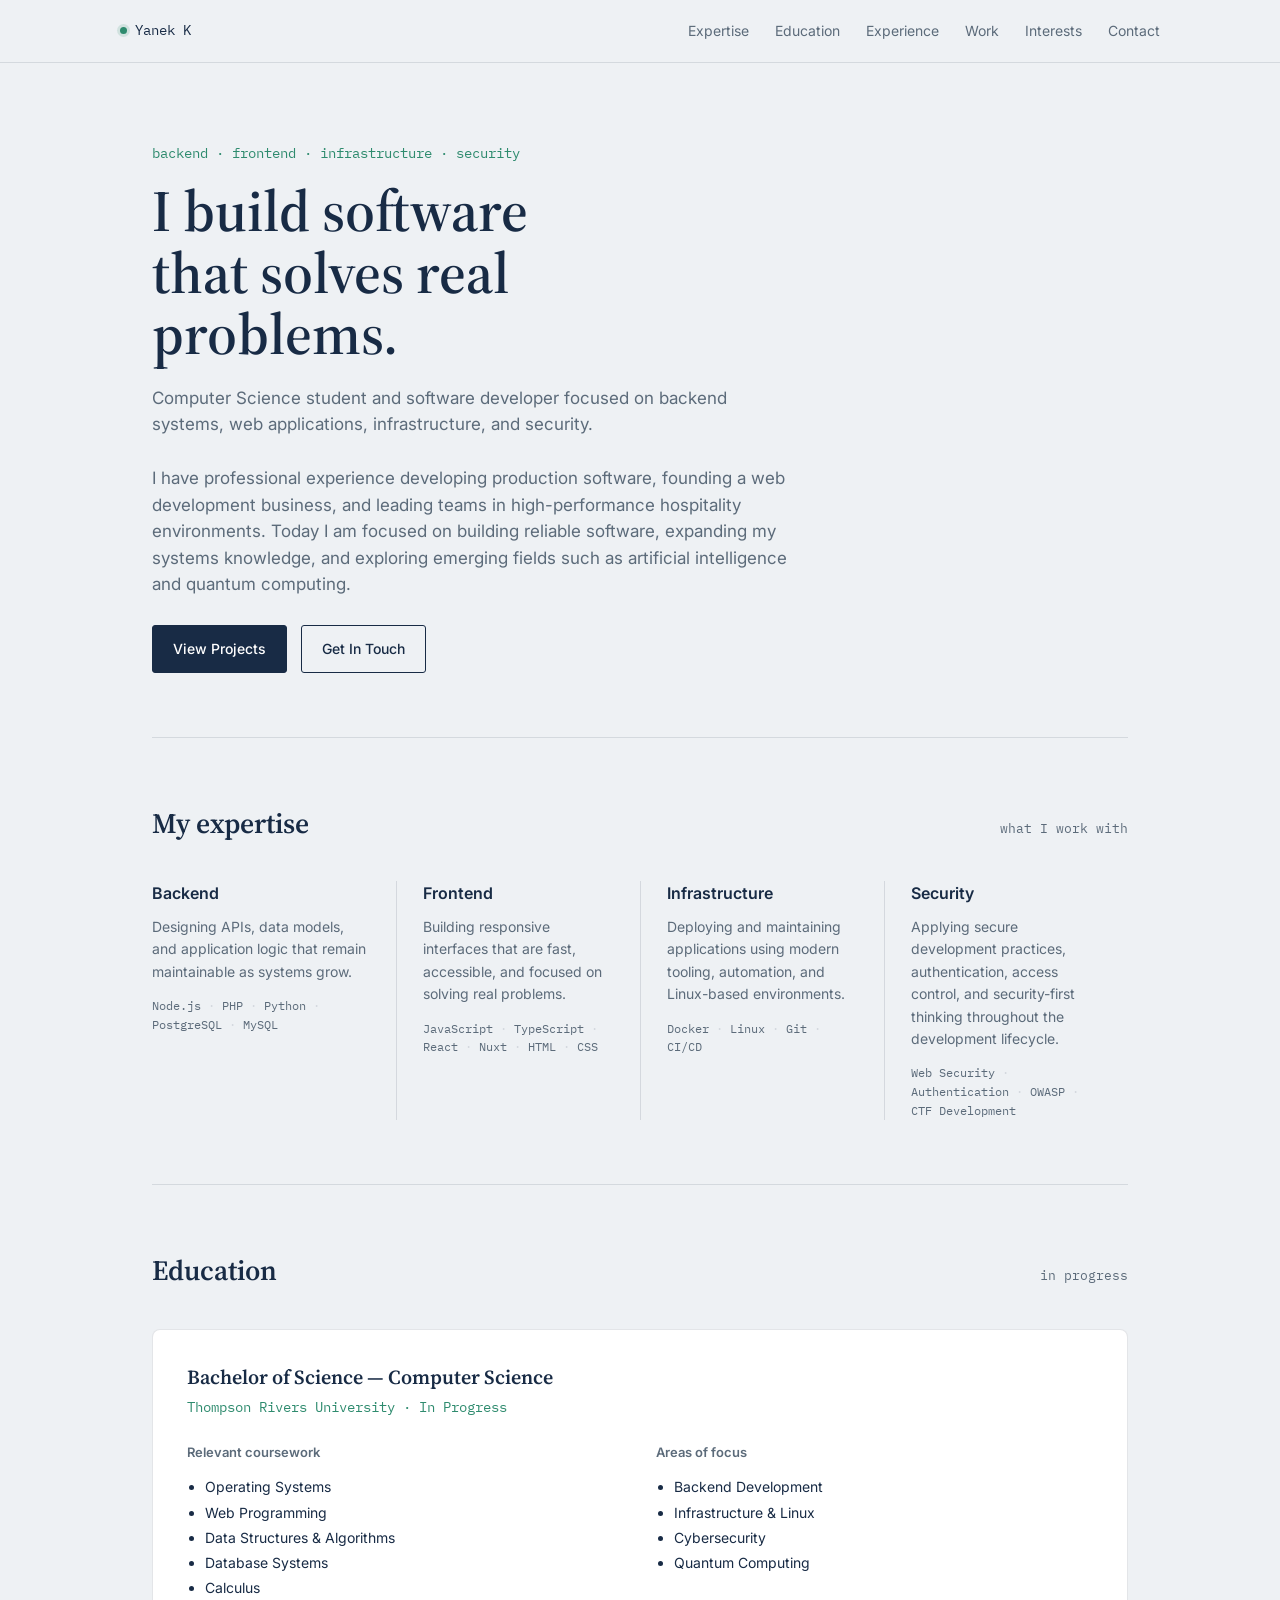
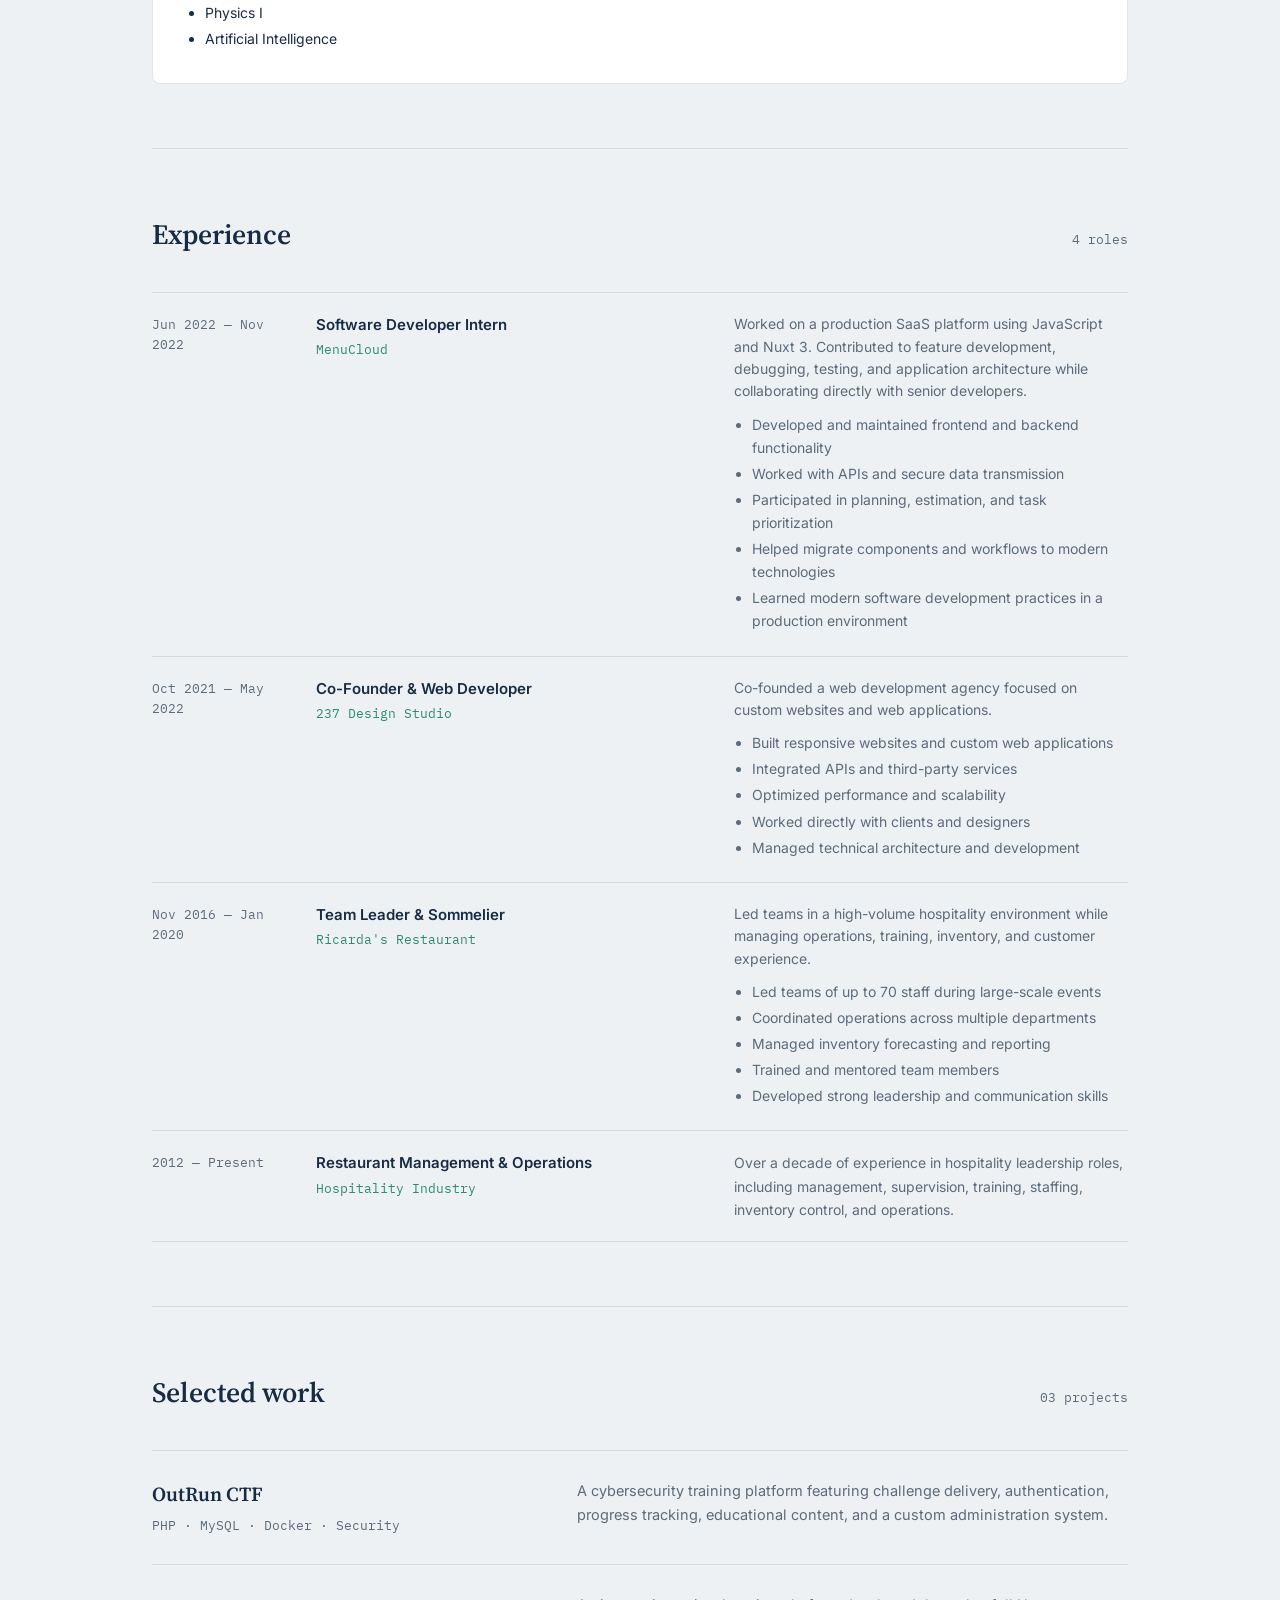
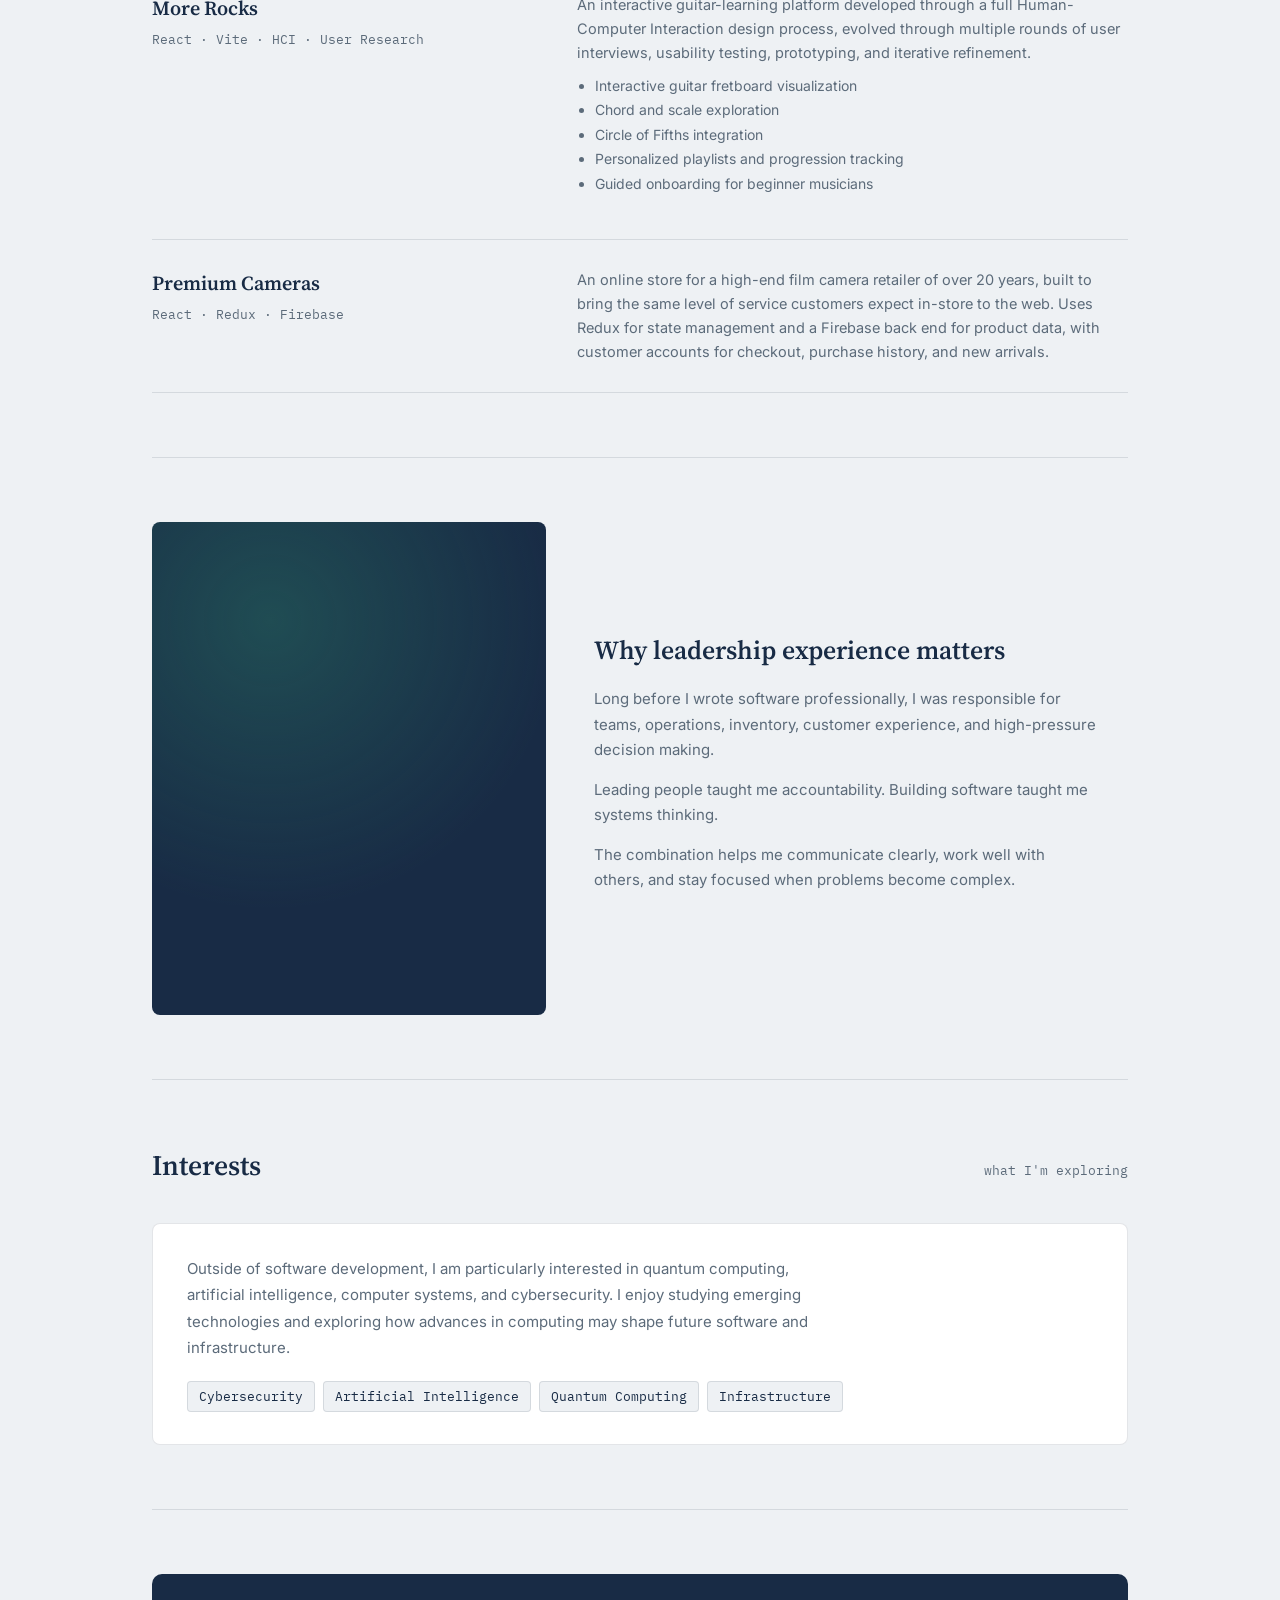
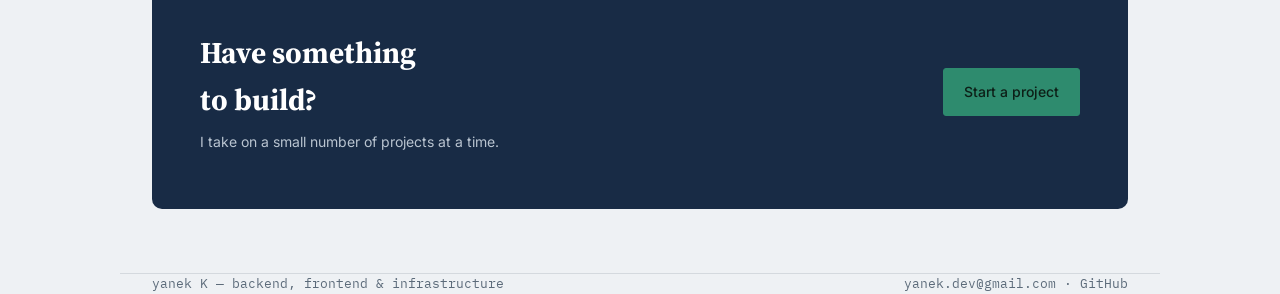
==== index.html @ c9574160 "first commit" ====
<!DOCTYPE html>
<html lang="en">
<head>
<meta charset="UTF-8">
<meta name="viewport" content="width=device-width, initial-scale=1.0">
<title>Yanek K — Backend &amp; Systems Developer</title>
<link rel="stylesheet" href="styles.css">
</head>
<body>

<header class="site">
  <div class="wrap nav-row">
    <div class="nav-mark"><span class="dot"></span>Yanek K</div>
    <nav class="links">
      <a href="#expertise">Expertise</a>
      <a href="#education">Education</a>
      <a href="#experience">Experience</a>
      <a href="#work">Work</a>
      <a href="#interests">Interests</a>
      <a href="#contact">Contact</a>
    </nav>
  </div>
</header>

<main class="wrap">

  <!-- HERO -->
  <section class="hero" style="border-top:none;">
    <p class="role">backend · frontend · infrastructure · security</p>
    <h1>I build software that solves real problems.</h1>
    <p class="lede">Computer Science student and software developer focused on backend systems, web applications, infrastructure, and security.</p>
    <p class="lede">I have professional experience developing production software, founding a web development business, and leading teams in high-performance hospitality environments. Today I am focused on building reliable software, expanding my systems knowledge, and exploring emerging fields such as artificial intelligence and quantum computing.</p>
    <div class="actions">
      <a class="btn primary" href="#work">View Projects</a>
      <a class="btn ghost" href="#contact">Get In Touch</a>
    </div>
  </section>

  <!-- EXPERTISE -->
  <section id="expertise">
    <div class="section-head">
      <h2>My expertise</h2>
      <span class="tag">what I work with</span>
    </div>
    <div class="expertise-grid">
      <div class="expertise-cell">
        <h3>Backend</h3>
        <p>Designing APIs, data models, and application logic that remain maintainable as systems grow.</p>
        <div class="tags">
          <span class="tag-pill">Node.js</span>
          <span class="tag-pill">PHP</span>
          <span class="tag-pill">Python</span>
          <span class="tag-pill">PostgreSQL</span>
          <span class="tag-pill">MySQL</span>
        </div>
      </div>
      <div class="expertise-cell">
        <h3>Frontend</h3>
        <p>Building responsive interfaces that are fast, accessible, and focused on solving real problems.</p>
        <div class="tags">
          <span class="tag-pill">JavaScript</span>
          <span class="tag-pill">TypeScript</span>
          <span class="tag-pill">React</span>
          <span class="tag-pill">Nuxt</span>
          <span class="tag-pill">HTML</span>
          <span class="tag-pill">CSS</span>
        </div>
      </div>
      <div class="expertise-cell">
        <h3>Infrastructure</h3>
        <p>Deploying and maintaining applications using modern tooling, automation, and Linux-based environments.</p>
        <div class="tags">
          <span class="tag-pill">Docker</span>
          <span class="tag-pill">Linux</span>
          <span class="tag-pill">Git</span>
          <span class="tag-pill">CI/CD</span>
        </div>
      </div>
      <div class="expertise-cell">
        <h3>Security</h3>
        <p>Applying secure development practices, authentication, access control, and security-first thinking throughout the development lifecycle.</p>
        <div class="tags">
          <span class="tag-pill">Web Security</span>
          <span class="tag-pill">Authentication</span>
          <span class="tag-pill">OWASP</span>
          <span class="tag-pill">CTF Development</span>
        </div>
      </div>
    </div>
  </section>

  <!-- EDUCATION -->
  <section id="education">
    <div class="section-head">
      <h2>Education</h2>
      <span class="tag">in progress</span>
    </div>
    <div class="edu-card">
      <p class="degree">Bachelor of Science — Computer Science</p>
      <p class="school">Thompson Rivers University · In Progress</p>
      <div class="edu-cols">
        <div>
          <h4>Relevant coursework</h4>
          <ul>
            <li>Operating Systems</li>
            <li>Web Programming</li>
            <li>Data Structures &amp; Algorithms</li>
            <li>Database Systems</li>
            <li>Calculus</li>
            <li>Physics I</li>
            <li>Artificial Intelligence</li>
          </ul>
        </div>
        <div>
          <h4>Areas of focus</h4>
          <ul>
            <li>Backend Development</li>
            <li>Infrastructure &amp; Linux</li>
            <li>Cybersecurity</li>
            <li>Quantum Computing</li>
          </ul>
        </div>
      </div>
    </div>
  </section>

  <!-- WHERE I HAVE WORKED -->
  <section id="experience">
    <div class="section-head">
      <h2>Experience</h2>
      <span class="tag">4 roles</span>
    </div>
    <div class="work-table">
      <div class="work-row">
        <div class="period">Jun 2022 — Nov 2022</div>
        <div>
          <p class="role">Software Developer Intern</p>
          <p class="org">MenuCloud</p>
        </div>
        <div>
          <p class="desc">Worked on a production SaaS platform using JavaScript and Nuxt 3. Contributed to feature development, debugging, testing, and application architecture while collaborating directly with senior developers.</p>
          <ul class="bullets">
            <li>Developed and maintained frontend and backend functionality</li>
            <li>Worked with APIs and secure data transmission</li>
            <li>Participated in planning, estimation, and task prioritization</li>
            <li>Helped migrate components and workflows to modern technologies</li>
            <li>Learned modern software development practices in a production environment</li>
          </ul>
        </div>
      </div>
      <div class="work-row">
        <div class="period">Oct 2021 — May 2022</div>
        <div>
          <p class="role">Co-Founder &amp; Web Developer</p>
          <p class="org">237 Design Studio</p>
        </div>
        <div>
          <p class="desc">Co-founded a web development agency focused on custom websites and web applications.</p>
          <ul class="bullets">
            <li>Built responsive websites and custom web applications</li>
            <li>Integrated APIs and third-party services</li>
            <li>Optimized performance and scalability</li>
            <li>Worked directly with clients and designers</li>
            <li>Managed technical architecture and development</li>
          </ul>
        </div>
      </div>
      <div class="work-row">
        <div class="period">Nov 2016 — Jan 2020</div>
        <div>
          <p class="role">Team Leader &amp; Sommelier</p>
          <p class="org">Ricarda's Restaurant</p>
        </div>
        <div>
          <p class="desc">Led teams in a high-volume hospitality environment while managing operations, training, inventory, and customer experience.</p>
          <ul class="bullets">
            <li>Led teams of up to 70 staff during large-scale events</li>
            <li>Coordinated operations across multiple departments</li>
            <li>Managed inventory forecasting and reporting</li>
            <li>Trained and mentored team members</li>
            <li>Developed strong leadership and communication skills</li>
          </ul>
        </div>
      </div>
      <div class="work-row">
        <div class="period">2012 — Present</div>
        <div>
          <p class="role">Restaurant Management &amp; Operations</p>
          <p class="org">Hospitality Industry</p>
        </div>
        <p class="closing">Over a decade of experience in hospitality leadership roles, including management, supervision, training, staffing, inventory control, and operations.</p>
      </div>
    </div>
  </section>

  <!-- SELECTED WORK -->
  <section id="work">
    <div class="section-head">
      <h2>Selected work</h2>
      <span class="tag">03 projects</span>
    </div>
    <div class="selected-list">
      <a class="selected-row" href="#">
        <div>
          <h3>OutRun CTF</h3>
          <p class="stack-line">PHP · MySQL · Docker · Security</p>
        </div>
        <p class="desc">A cybersecurity training platform featuring challenge delivery, authentication, progress tracking, educational content, and a custom administration system.</p>
      </a>
      <a class="selected-row" href="#">
        <div>
          <h3>More Rocks</h3>
          <p class="stack-line">React · Vite · HCI · User Research</p>
        </div>
        <div>
          <p class="desc">An interactive guitar-learning platform developed through a full Human-Computer Interaction design process, evolved through multiple rounds of user interviews, usability testing, prototyping, and iterative refinement.</p>
          <ul class="bullets" style="margin-top:10px;">
            <li>Interactive guitar fretboard visualization</li>
            <li>Chord and scale exploration</li>
            <li>Circle of Fifths integration</li>
            <li>Personalized playlists and progression tracking</li>
            <li>Guided onboarding for beginner musicians</li>
          </ul>
        </div>
      </a>
      <a class="selected-row" href="#">
        <div>
          <h3>Premium Cameras</h3>
          <p class="stack-line">React · Redux · Firebase</p>
        </div>
        <p class="desc">An online store for a high-end film camera retailer of over 20 years, built to bring the same level of service customers expect in-store to the web. Uses Redux for state management and a Firebase back end for product data, with customer accounts for checkout, purchase history, and new arrivals.</p>
      </a>
    </div>
  </section>

  <!-- MY STORY -->
  <section id="story">
    <div class="story">
      <div class="photo"></div>
      <div>
        <h2>Why leadership experience matters</h2>
        <p>Long before I wrote software professionally, I was responsible for teams, operations, inventory, customer experience, and high-pressure decision making.</p>
        <p>Leading people taught me accountability. Building software taught me systems thinking.</p>
        <p>The combination helps me communicate clearly, work well with others, and stay focused when problems become complex.</p>
      </div>
    </div>
  </section>

  <!-- INTERESTS -->
  <section id="interests">
    <div class="section-head">
      <h2>Interests</h2>
      <span class="tag">what I'm exploring</span>
    </div>
    <div class="interests-card">
      <p>Outside of software development, I am particularly interested in quantum computing, artificial intelligence, computer systems, and cybersecurity. I enjoy studying emerging technologies and exploring how advances in computing may shape future software and infrastructure.</p>
      <div class="interest-tags">
        <span class="tag-pill">Cybersecurity</span>
        <span class="tag-pill">Artificial Intelligence</span>
        <span class="tag-pill">Quantum Computing</span>
        <span class="tag-pill">Infrastructure</span>
      </div>
    </div>
  </section>

  <!-- CTA -->
  <section id="contact">
    <div class="cta-box">
      <div>
        <h2>Have something to build?</h2>
        <p>I take on a small number of projects at a time.</p>
      </div>
      <a class="btn primary" href="mailto:hello@peterp.dev">Start a project</a>
    </div>
  </section>

</main>

<footer class="wrap">
  <span>yanek K — backend, frontend &amp; infrastructure</span>
  <span><a href="mailto:hello@peterp.dev">yanek.dev@gmail.com</a> · <a href="https://github.com/Yanek-K">GitHub</a></span>
</footer>

</body>
</html>
---- styles.css ----
@import url('https://fonts.googleapis.com/css2?family=Source+Serif+4:ital,wght@0,400;0,500;0,600&family=IBM+Plex+Mono:wght@400;500&family=Inter:wght@400;500;600&display=swap');

  :root{
    --bg:#EEF1F4;
    --panel:#FFFFFF;
    --navy:#182B45;
    --slate:#5C6B7A;
    --green:#2E8B6E;
    --line: rgba(24,43,69,0.12);
  }

  *{ box-sizing:border-box; }
  body{
    margin:0;
    background:var(--bg);
    color:var(--navy);
    font-family:'Inter', -apple-system, sans-serif;
    -webkit-font-smoothing:antialiased;
    line-height:1.55;
  }
  a{ color:inherit; }
  ::selection{ background:var(--green); color:#fff; }
  :focus-visible{ outline:2px solid var(--green); outline-offset:3px; }

  .wrap{ max-width:1040px; margin:0 auto; padding:0 32px; }

  /* NAV */
  header.site{
    position:sticky; top:0; z-index:20;
    background:rgba(238,241,244,0.9);
    backdrop-filter:blur(8px);
    border-bottom:1px solid var(--line);
  }
  .nav-row{ display:flex; align-items:center; justify-content:space-between; padding:20px 0; }
  .nav-mark{ font-family:'IBM Plex Mono', monospace; font-size:14px; display:flex; align-items:center; gap:8px; }
  .dot{ width:7px; height:7px; border-radius:50%; background:var(--green); box-shadow:0 0 0 3px rgba(46,139,110,0.15); }
  nav.links{ display:flex; gap:26px; }
  nav.links a{ text-decoration:none; font-size:14px; color:var(--slate); }
  nav.links a:hover{ color:var(--navy); }

  /* HERO */
  .hero{ padding:80px 0 64px; }
  .hero .role{ font-family:'IBM Plex Mono', monospace; font-size:14px; color:var(--green); margin:0 0 16px; }
  .hero h1{
    font-family:'Source Serif 4', serif;
    font-weight:600;
    font-size:clamp(38px,5vw,58px);
    line-height:1.06;
    margin:0 0 20px;
    max-width:14ch;
  }
  .hero p.lede{ font-size:17px; color:var(--slate); max-width:58ch; margin:0 0 28px; }
  .actions{ display:flex; gap:14px; flex-wrap:wrap; }
  .btn{ display:inline-flex; align-items:center; gap:8px; padding:12px 20px; border-radius:3px; font-size:14px; font-weight:500; text-decoration:none; border:1px solid var(--navy); }
  .btn.primary{ background:var(--navy); color:#fff; }
  .btn.ghost{ background:transparent; color:var(--navy); }

  section{ padding:64px 0; border-top:1px solid var(--line); }
  .section-head{ display:flex; align-items:baseline; justify-content:space-between; margin-bottom:36px; gap:16px; }
  .section-head h2{ font-family:'Source Serif 4', serif; font-size:28px; font-weight:600; margin:0; }
  .section-head .tag{ font-family:'IBM Plex Mono', monospace; font-size:13px; color:var(--slate); white-space:nowrap; }

  /* EXPERTISE - hairline columns, no card fill */
  .expertise-grid{ display:grid; grid-template-columns:repeat(4,1fr); }
  .expertise-cell{ padding:0 26px; border-left:1px solid var(--line); }
  .expertise-cell:first-child{ border-left:none; padding-left:0; }
  .expertise-cell h3{ font-size:16px; font-weight:600; margin:0 0 10px; }
  .expertise-cell p{ font-size:14px; color:var(--slate); margin:0 0 14px; line-height:1.6; }
  .expertise-cell .tags{ font-size:0; }
  .expertise-cell .tag-pill{
    font-family:'IBM Plex Mono', monospace;
    font-size:12px;
    color:var(--slate);
    padding:0;
  }
  .expertise-cell .tag-pill::after{ content:" · "; color:var(--line); }
  .expertise-cell .tag-pill:last-child::after{ content:""; }

  /* WHERE I HAVE WORKED - table-like list, dense like original */
  .work-table{ border-top:1px solid var(--line); }
  .work-row{
    display:grid;
    grid-template-columns: 140px 1fr 1fr;
    gap:24px;
    padding:20px 0;
    border-bottom:1px solid var(--line);
  }
  .work-row .period{ font-family:'IBM Plex Mono', monospace; font-size:13px; color:var(--slate); padding-top:2px; }
  .work-row .role{ font-size:15px; font-weight:600; margin:0 0 4px; }
  .work-row .org{ font-size:13px; color:var(--green); font-family:'IBM Plex Mono', monospace; margin:0; }
  .work-row .desc{ font-size:14px; color:var(--slate); margin:0 0 10px; line-height:1.6; }
  .work-row ul.bullets{ margin:0; padding-left:18px; }
  .work-row ul.bullets li{ font-size:14px; color:var(--slate); line-height:1.65; margin-bottom:3px; }
  .work-row p.closing{ font-size:14px; color:var(--slate); line-height:1.65; margin:0; }

  /* SELECTED WORK - editorial list, no cards */
  .selected-list{ border-top:1px solid var(--line); }
  .selected-row{
    display:grid;
    grid-template-columns: 1fr 1.4fr;
    gap:32px;
    padding:28px 0;
    border-bottom:1px solid var(--line);
    text-decoration:none;
    color:inherit;
    align-items:start;
  }
  .selected-row h3{ font-size:20px; margin:0 0 6px; font-family:'Source Serif 4', serif; font-weight:600; transition:color .15s ease; }
  .selected-row:hover h3{ color:var(--green); }
  .selected-row .stack-line{ font-size:13px; color:var(--slate); margin:0; font-family:'IBM Plex Mono', monospace; }
  .selected-row .desc{ font-size:14.5px; color:var(--slate); margin:0; line-height:1.65; }
  .selected-row ul.bullets{ padding-left:18px; }
  .selected-row ul.bullets li{ font-size:14px; color:var(--slate); line-height:1.6; margin-bottom:2px; }

  /* MY STORY - photo + text, like original */
  .story{ display:grid; grid-template-columns:0.85fr 1.15fr; gap:48px; align-items:center; }
  .story .photo{
    aspect-ratio:4/5;
    border-radius:8px;
    background:
      radial-gradient(circle at 30% 20%, rgba(46,139,110,0.35), transparent 60%),
      var(--navy);
  }
  .story h2{ font-family:'Source Serif 4', serif; font-size:26px; margin:0 0 16px; font-weight:600; }
  .story p{ font-size:15px; color:var(--slate); margin:0 0 14px; max-width:56ch; line-height:1.7; }

  /* CTA */
  .cta-box{
    background:var(--navy); color:#fff; border-radius:10px; padding:56px 48px;
    display:flex; justify-content:space-between; align-items:center; gap:32px; flex-wrap:wrap;
  }
  .cta-box h2{ font-family:'Source Serif 4', serif; font-size:30px; margin:0 0 8px; max-width:14ch; }
  .cta-box p{ color:#B9C4D0; margin:0; font-size:14px; }
  .cta-box .btn.primary{ background:var(--green); border-color:var(--green); color:#0D1F17; }

  footer{ padding:36px 0 56px; display:flex; justify-content:space-between; font-size:13px; color:var(--slate); font-family:'IBM Plex Mono', monospace; flex-wrap:wrap; gap:12px; border-top:1px solid var(--line); }
  footer a{ text-decoration:none; color:var(--slate); }
  footer a:hover{ color:var(--navy); }

  /* EDUCATION */
  .edu-card{
    background:var(--panel);
    border:1px solid var(--line);
    border-radius:8px;
    padding:32px 34px;
  }
  .edu-card .degree{ font-family:'Source Serif 4', serif; font-size:20px; font-weight:600; margin:0 0 4px; }
  .edu-card .school{ font-size:14px; color:var(--green); font-family:'IBM Plex Mono', monospace; margin:0 0 24px; }
  .edu-cols{ display:grid; grid-template-columns:1fr 1fr; gap:32px; }
  .edu-cols h4{ font-size:13px; text-transform:none; color:var(--slate); margin:0 0 12px; font-weight:600; }
  .edu-cols ul{ margin:0; padding-left:18px; }
  .edu-cols li{ font-size:14px; color:var(--navy); line-height:1.8; }

  /* INTERESTS */
  .interests-card{
    background:var(--panel);
    border:1px solid var(--line);
    border-radius:8px;
    padding:32px 34px;
  }
  .interests-card p{ font-size:15px; color:var(--slate); line-height:1.75; margin:0 0 20px; max-width:70ch; }
  .interest-tags{ display:flex; flex-wrap:wrap; gap:8px; }
  .interest-tags .tag-pill{
    font-family:'IBM Plex Mono', monospace;
    font-size:12.5px;
    color:var(--navy);
    background:var(--bg);
    border:1px solid var(--line);
    padding:5px 11px;
    border-radius:4px;
  }

  @media (max-width:980px){
    .expertise-grid{ grid-template-columns:repeat(2,1fr); row-gap:24px; }
    .expertise-cell:nth-child(2n+1){ border-left:none; padding-left:0; }
    .expertise-cell:nth-child(n+3){ border-left:none; padding-left:0; border-top:1px solid var(--line); padding-top:24px; }
  }
  @media (max-width:820px){
    .edu-cols{ grid-template-columns:1fr; }
  }
  @media (max-width:820px){
    .expertise-grid, .selected-grid{ grid-template-columns:1fr; }
    .expertise-cell{ border-left:none !important; padding-left:0 !important; border-top:1px solid var(--line); padding-top:24px; }
    .expertise-cell:first-child{ border-top:none; padding-top:0; }
    .work-row{ grid-template-columns:1fr; gap:6px; }
    .selected-row{ grid-template-columns:1fr; gap:8px; }
    .story{ grid-template-columns:1fr; }
    nav.links{ display:none; }
  }

/* =========================================
   PROJECT PAGE (product page template)
   ========================================= */

/* Back link */
.back-link{
  display:inline-flex;
  align-items:center;
  gap:6px;
  font-family:'IBM Plex Mono', monospace;
  font-size:13px;
  color:var(--slate);
  text-decoration:none;
  margin-bottom:28px;
}
.back-link:hover{ color:var(--navy); }

/* Project hero */
.project-hero{ padding:56px 0 48px; border-top:none; }
.project-hero .stack-line{
  font-family:'IBM Plex Mono', monospace;
  font-size:14px;
  color:var(--green);
  margin:0 0 16px;
}
.project-hero h1{
  font-family:'Source Serif 4', serif;
  font-weight:600;
  font-size:clamp(34px,4.6vw,50px);
  line-height:1.08;
  margin:0 0 18px;
  max-width:16ch;
}
.project-hero p.lede{
  font-size:17px;
  color:var(--slate);
  max-width:62ch;
  margin:0 0 28px;
}
.project-hero .actions{ display:flex; gap:14px; flex-wrap:wrap; }

/* Meta row: role / timeline / stack, like a spec strip */
.project-meta{
  display:grid;
  grid-template-columns:repeat(3,1fr);
  border-top:1px solid var(--line);
  border-bottom:1px solid var(--line);
  margin:8px 0 0;
}
.project-meta .meta-item{
  padding:20px 24px 20px 0;
  border-left:1px solid var(--line);
}
.project-meta .meta-item:first-child{ border-left:none; padding-left:0; }
.project-meta .meta-item h4{
  font-family:'IBM Plex Mono', monospace;
  font-size:12px;
  color:var(--slate);
  margin:0 0 8px;
  font-weight:500;
}
.project-meta .meta-item p{
  font-size:14.5px;
  color:var(--navy);
  margin:0;
  line-height:1.6;
}

/* Screenshot frame */
.shot{
  width:100%;
  border-radius:8px;
  border:1px solid var(--line);
  background:
    repeating-linear-gradient(135deg, rgba(24,43,69,0.035) 0 10px, transparent 10px 20px),
    var(--panel);
  aspect-ratio:16/10;
  display:flex;
  align-items:center;
  justify-content:center;
  font-family:'IBM Plex Mono', monospace;
  font-size:13px;
  color:var(--slate);
  overflow:hidden;
}
.shot img{ width:100%; height:100%; object-fit:cover; display:block; }
.shot-caption{
  font-size:13px;
  color:var(--slate);
  margin:10px 2px 0;
}

/* Feature block: alternating image / text */
.feature-block{
  display:grid;
  grid-template-columns:1.1fr 0.9fr;
  gap:48px;
  align-items:center;
  padding:56px 0;
  border-top:1px solid var(--line);
}
.feature-block:first-child{ border-top:none; }
.feature-block.reverse{ grid-template-columns:0.9fr 1.1fr; }
.feature-block.reverse .feature-media{ order:2; }
.feature-block.reverse .feature-text{ order:1; }
.feature-text h3{
  font-family:'Source Serif 4', serif;
  font-size:24px;
  font-weight:600;
  margin:0 0 14px;
}
.feature-text p{
  font-size:15px;
  color:var(--slate);
  line-height:1.7;
  margin:0 0 14px;
  max-width:52ch;
}
.feature-text ul{ margin:0; padding-left:18px; }
.feature-text ul li{
  font-size:14.5px;
  color:var(--slate);
  line-height:1.75;
}

/* Full-width screenshot section (for wider views / flows) */
.wide-shot{ padding:56px 0; border-top:1px solid var(--line); }
.wide-shot h3{
  font-family:'Source Serif 4', serif;
  font-size:22px;
  font-weight:600;
  margin:0 0 24px;
}

/* Outcome / reflection panel */
.outcome{ padding:56px 0; border-top:1px solid var(--line); }
.outcome h2{
  font-family:'Source Serif 4', serif;
  font-size:26px;
  font-weight:600;
  margin:0 0 16px;
}
.outcome p{
  font-size:15px;
  color:var(--slate);
  line-height:1.75;
  max-width:66ch;
  margin:0 0 14px;
}

/* Next project link */
.next-project{
  padding:40px 0 64px;
  border-top:1px solid var(--line);
  display:flex;
  justify-content:space-between;
  align-items:baseline;
  gap:20px;
  flex-wrap:wrap;
}
.next-project .label{
  font-family:'IBM Plex Mono', monospace;
  font-size:12px;
  color:var(--slate);
  display:block;
  margin-bottom:6px;
}
.next-project a{
  font-family:'Source Serif 4', serif;
  font-size:22px;
  font-weight:600;
  text-decoration:none;
  color:var(--navy);
  transition:color .15s ease;
}
.next-project a:hover{ color:var(--green); }

@media (max-width:820px){
  .project-meta{ grid-template-columns:1fr; }
  .project-meta .meta-item{ border-left:none; padding-left:0; border-top:1px solid var(--line); padding-top:16px; }
  .project-meta .meta-item:first-child{ border-top:none; padding-top:20px; }
  .feature-block, .feature-block.reverse{ grid-template-columns:1fr; }
  .feature-block.reverse .feature-media, .feature-block.reverse .feature-text{ order:initial; }
}
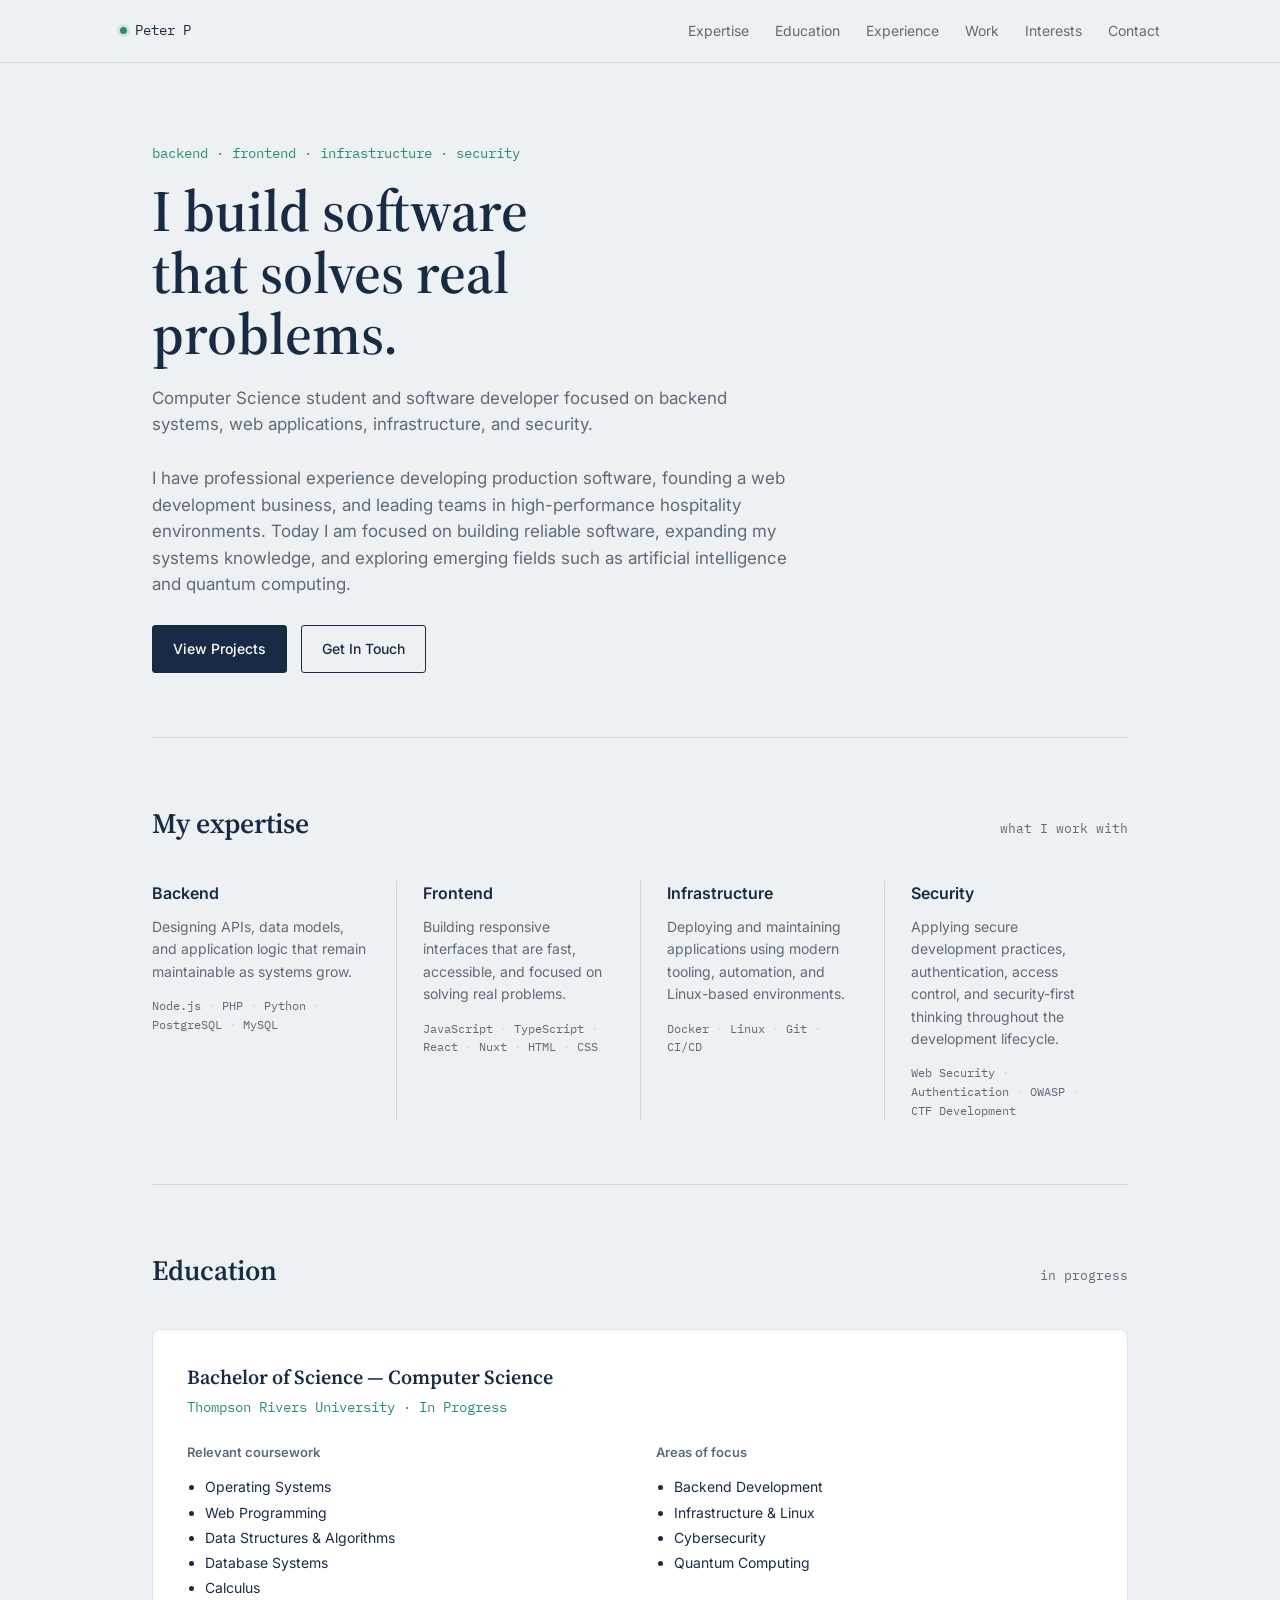
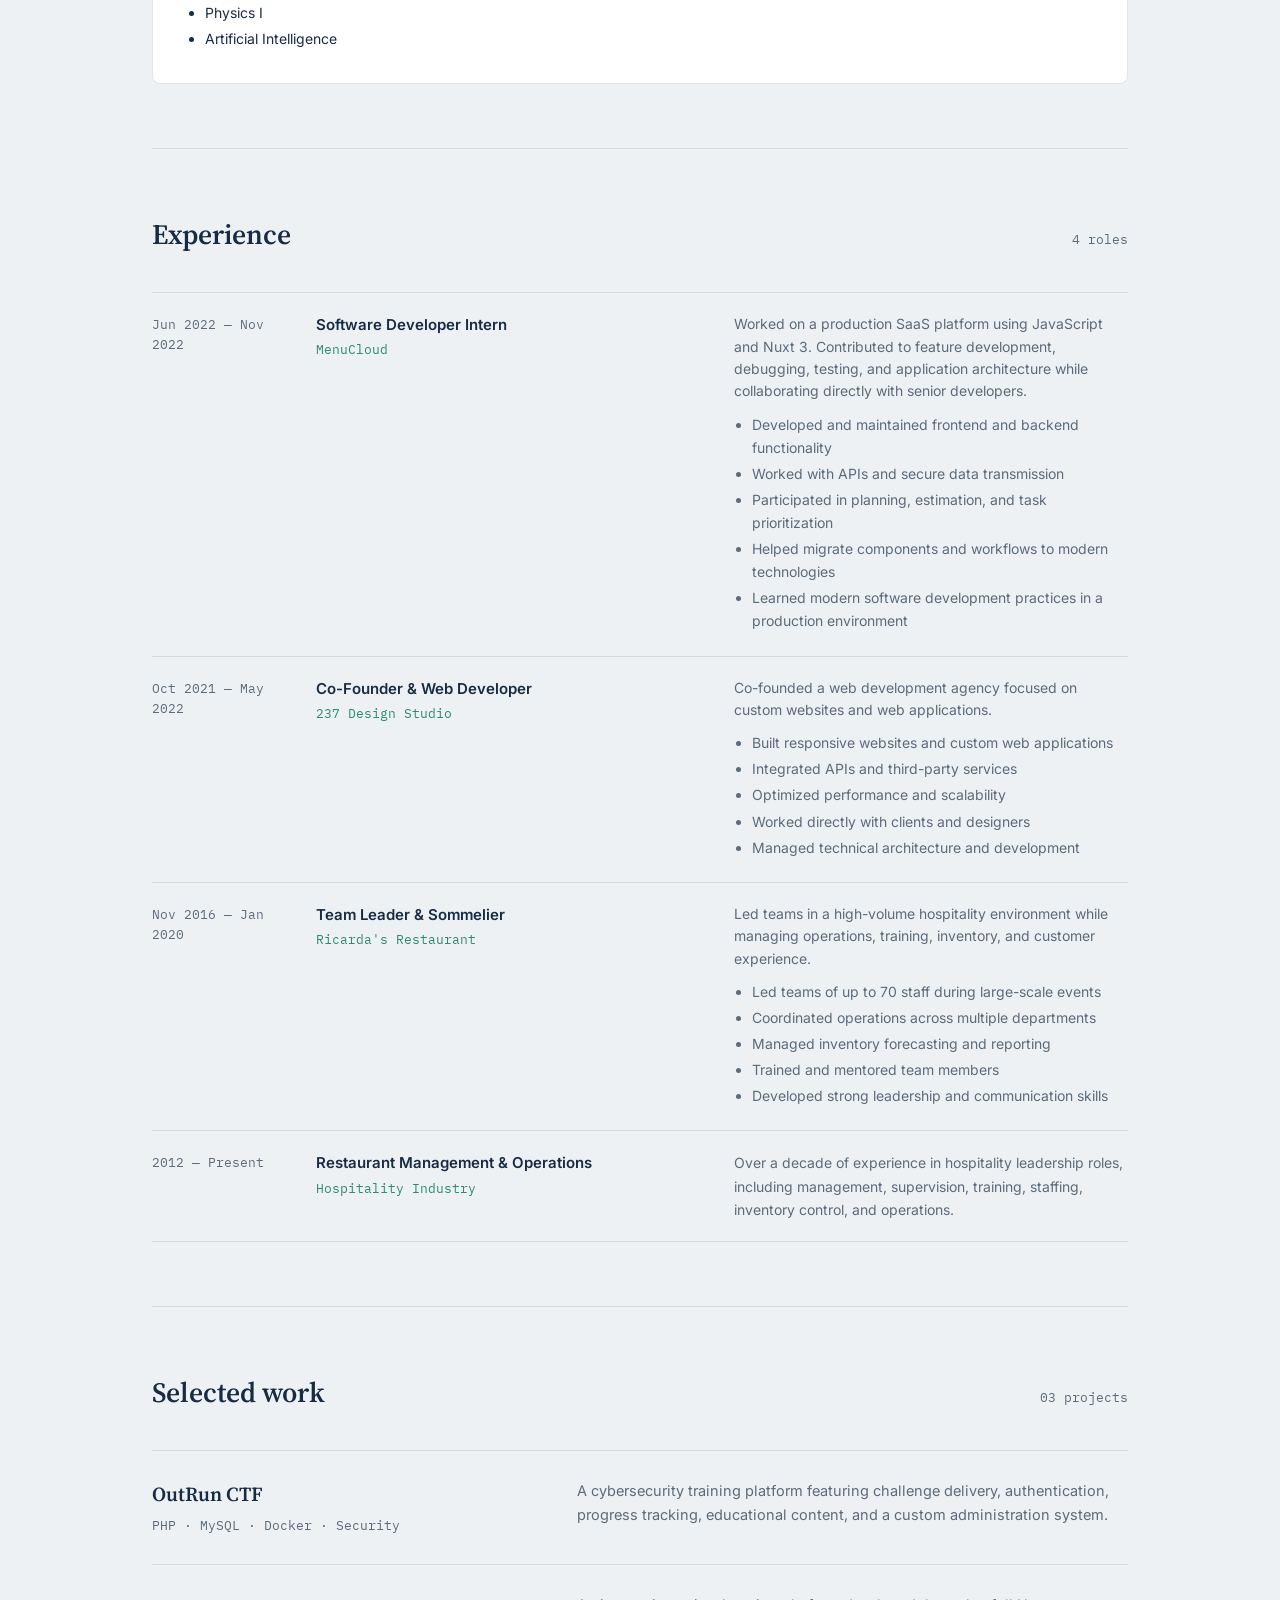
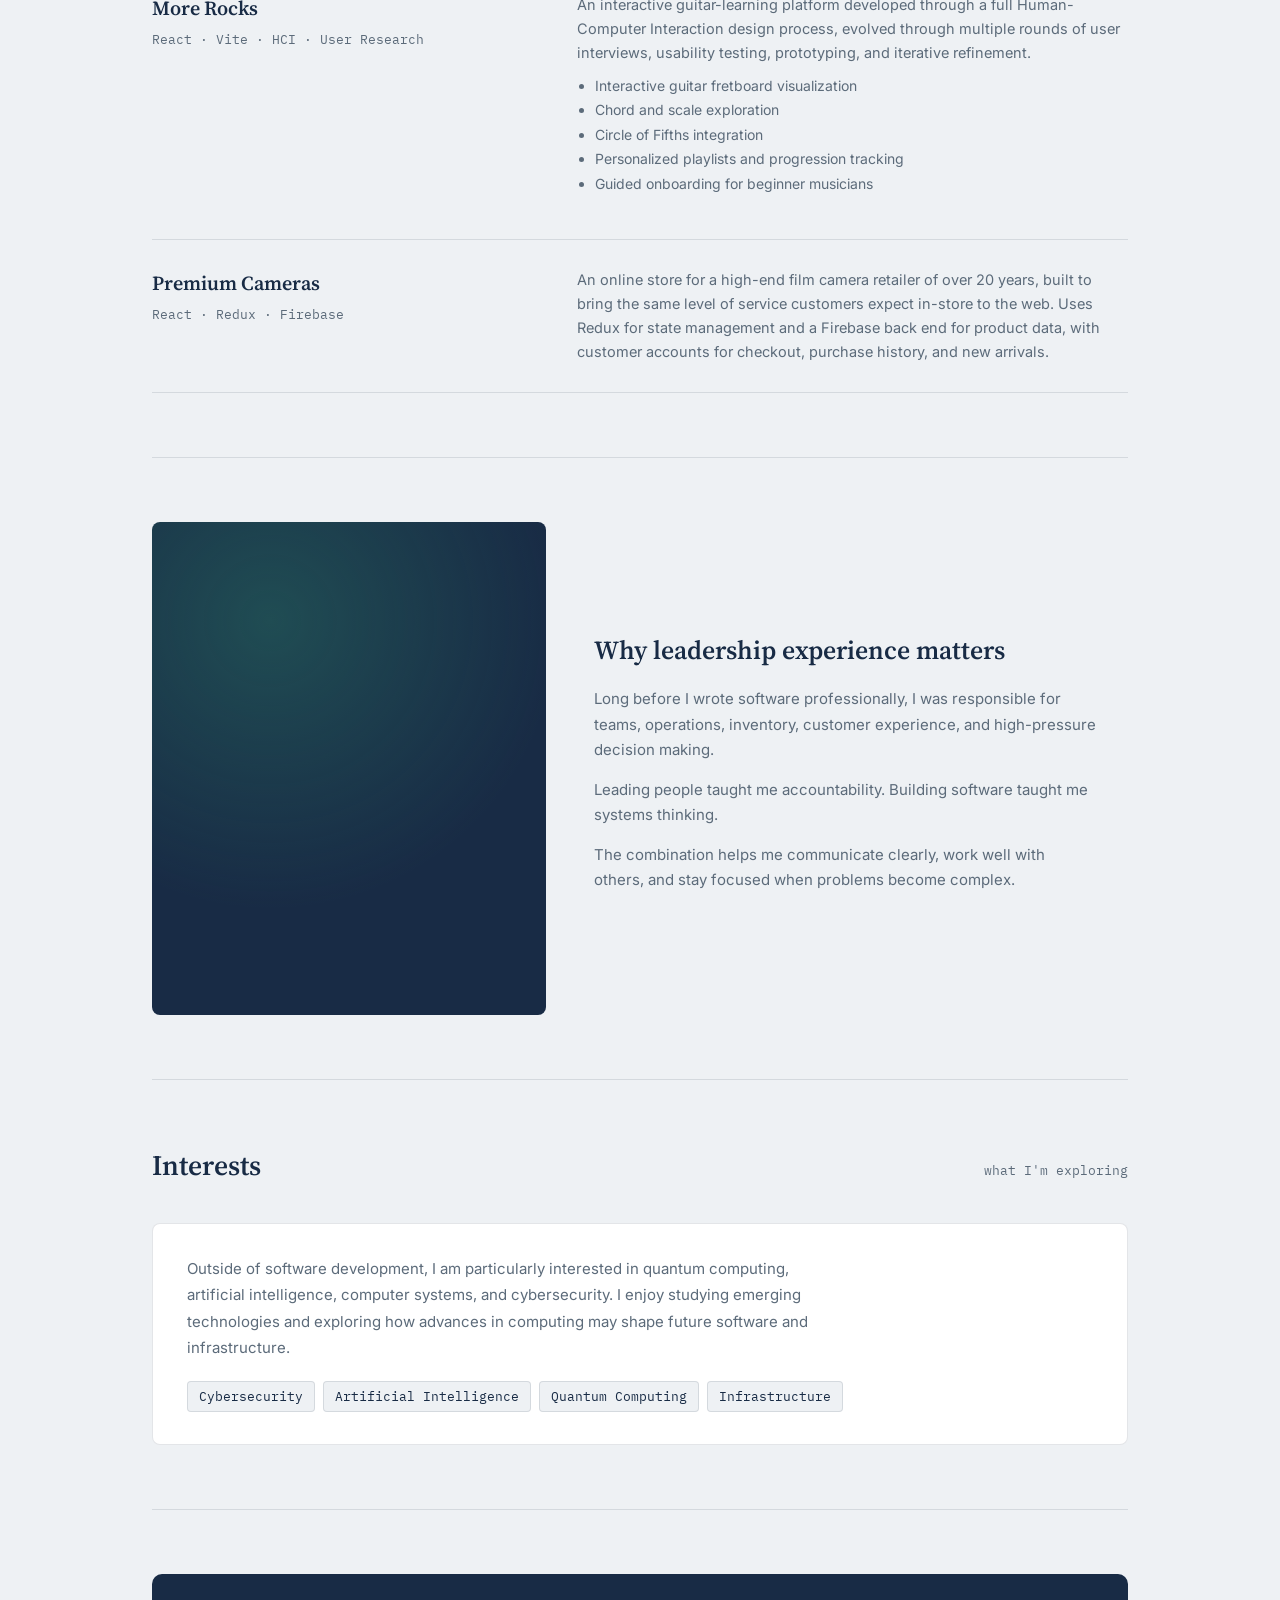
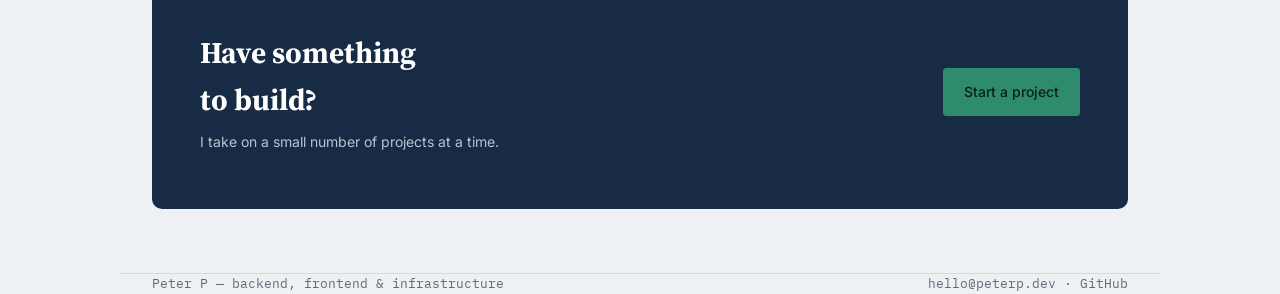
==== commit c46e88ab: "Outrun Page almost complete" ====
--- a/index.html
+++ b/index.html
@@ -3,14 +3,14 @@
 <head>
 <meta charset="UTF-8">
 <meta name="viewport" content="width=device-width, initial-scale=1.0">
-<title>Yanek K — Backend &amp; Systems Developer</title>
+<title>Peter P — Backend &amp; Systems Developer</title>
 <link rel="stylesheet" href="styles.css">
 </head>
 <body>
 
 <header class="site">
   <div class="wrap nav-row">
-    <div class="nav-mark"><span class="dot"></span>Yanek K</div>
+    <div class="nav-mark"><span class="dot"></span>Peter P</div>
     <nav class="links">
       <a href="#expertise">Expertise</a>
       <a href="#education">Education</a>
@@ -200,7 +200,7 @@
       <span class="tag">03 projects</span>
     </div>
     <div class="selected-list">
-      <a class="selected-row" href="#">
+      <a class="selected-row" href="outrun-ctf.html">
         <div>
           <h3>OutRun CTF</h3>
           <p class="stack-line">PHP · MySQL · Docker · Security</p>
@@ -277,8 +277,8 @@
 </main>
 
 <footer class="wrap">
-  <span>yanek K — backend, frontend &amp; infrastructure</span>
-  <span><a href="mailto:hello@peterp.dev">yanek.dev@gmail.com</a> · <a href="https://github.com/Yanek-K">GitHub</a></span>
+  <span>Peter P — backend, frontend &amp; infrastructure</span>
+  <span><a href="mailto:hello@peterp.dev">hello@peterp.dev</a> · <a href="#">GitHub</a></span>
 </footer>
 
 </body>
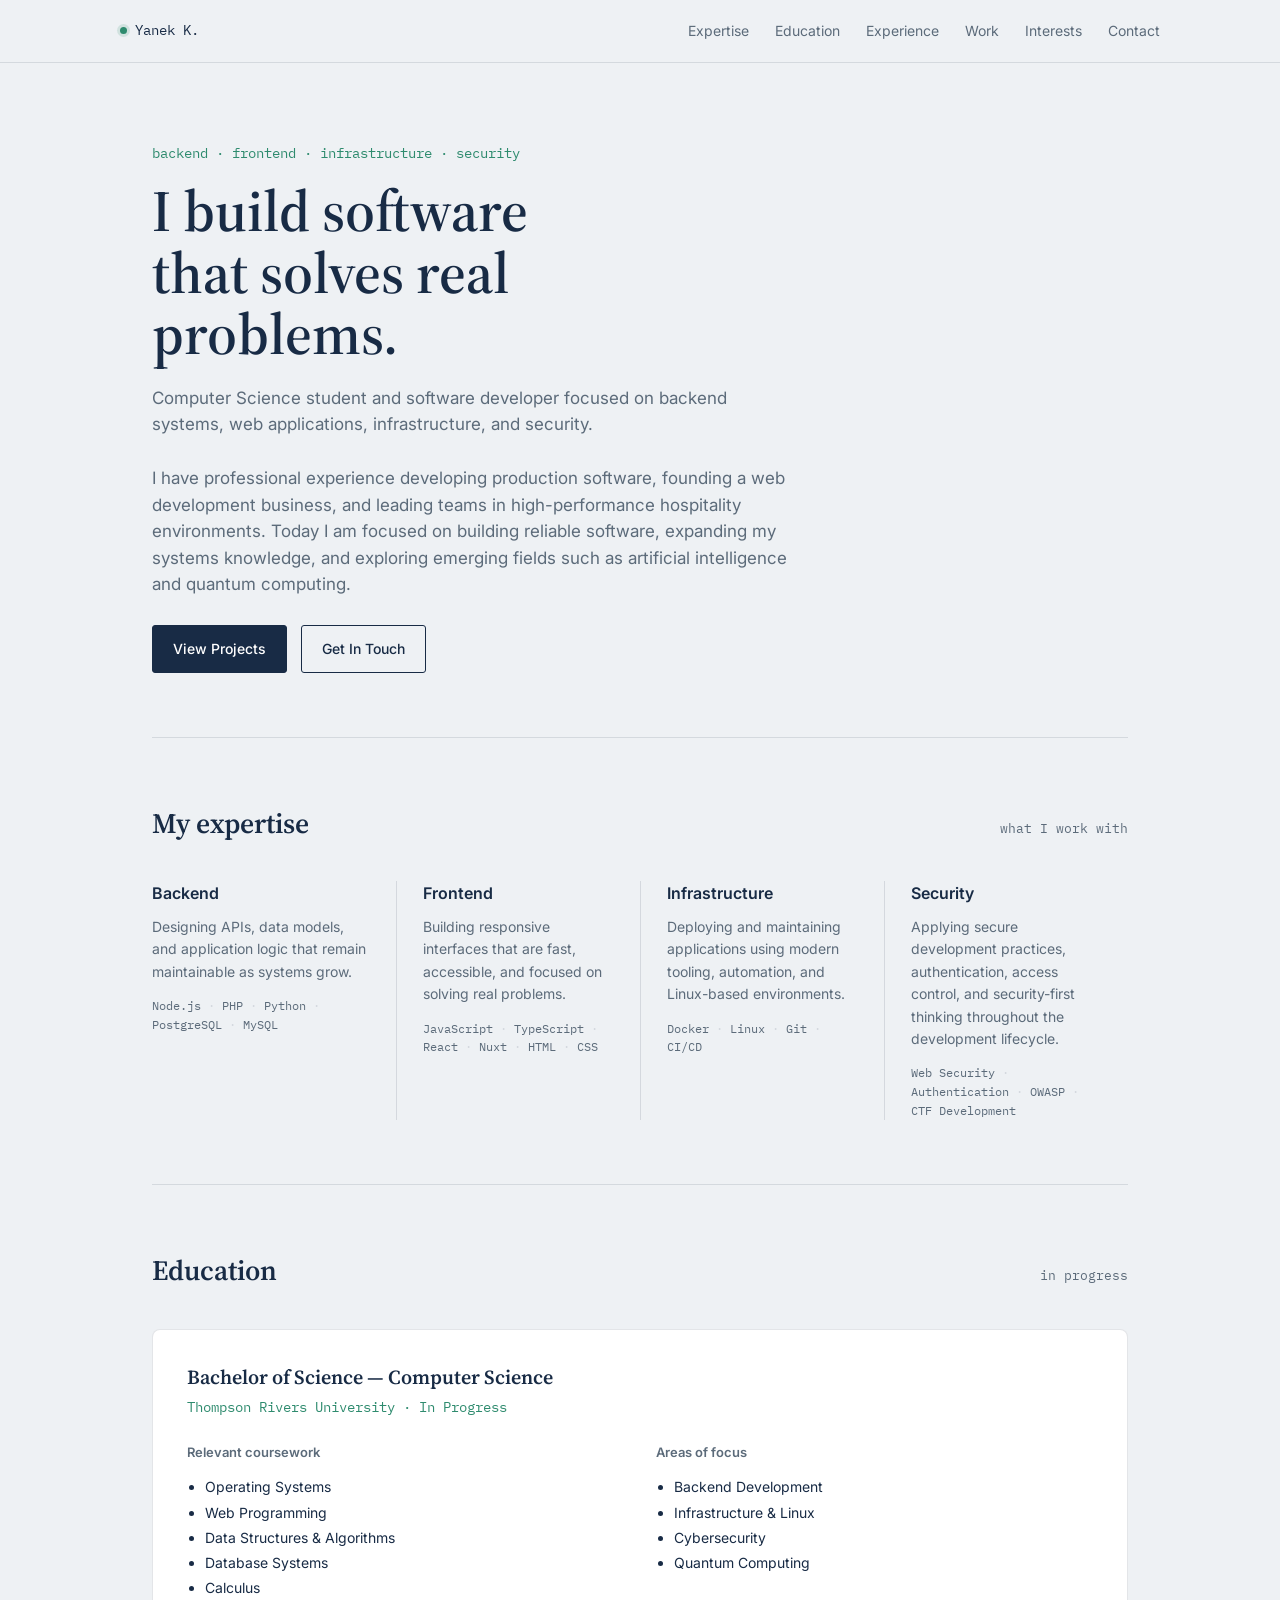
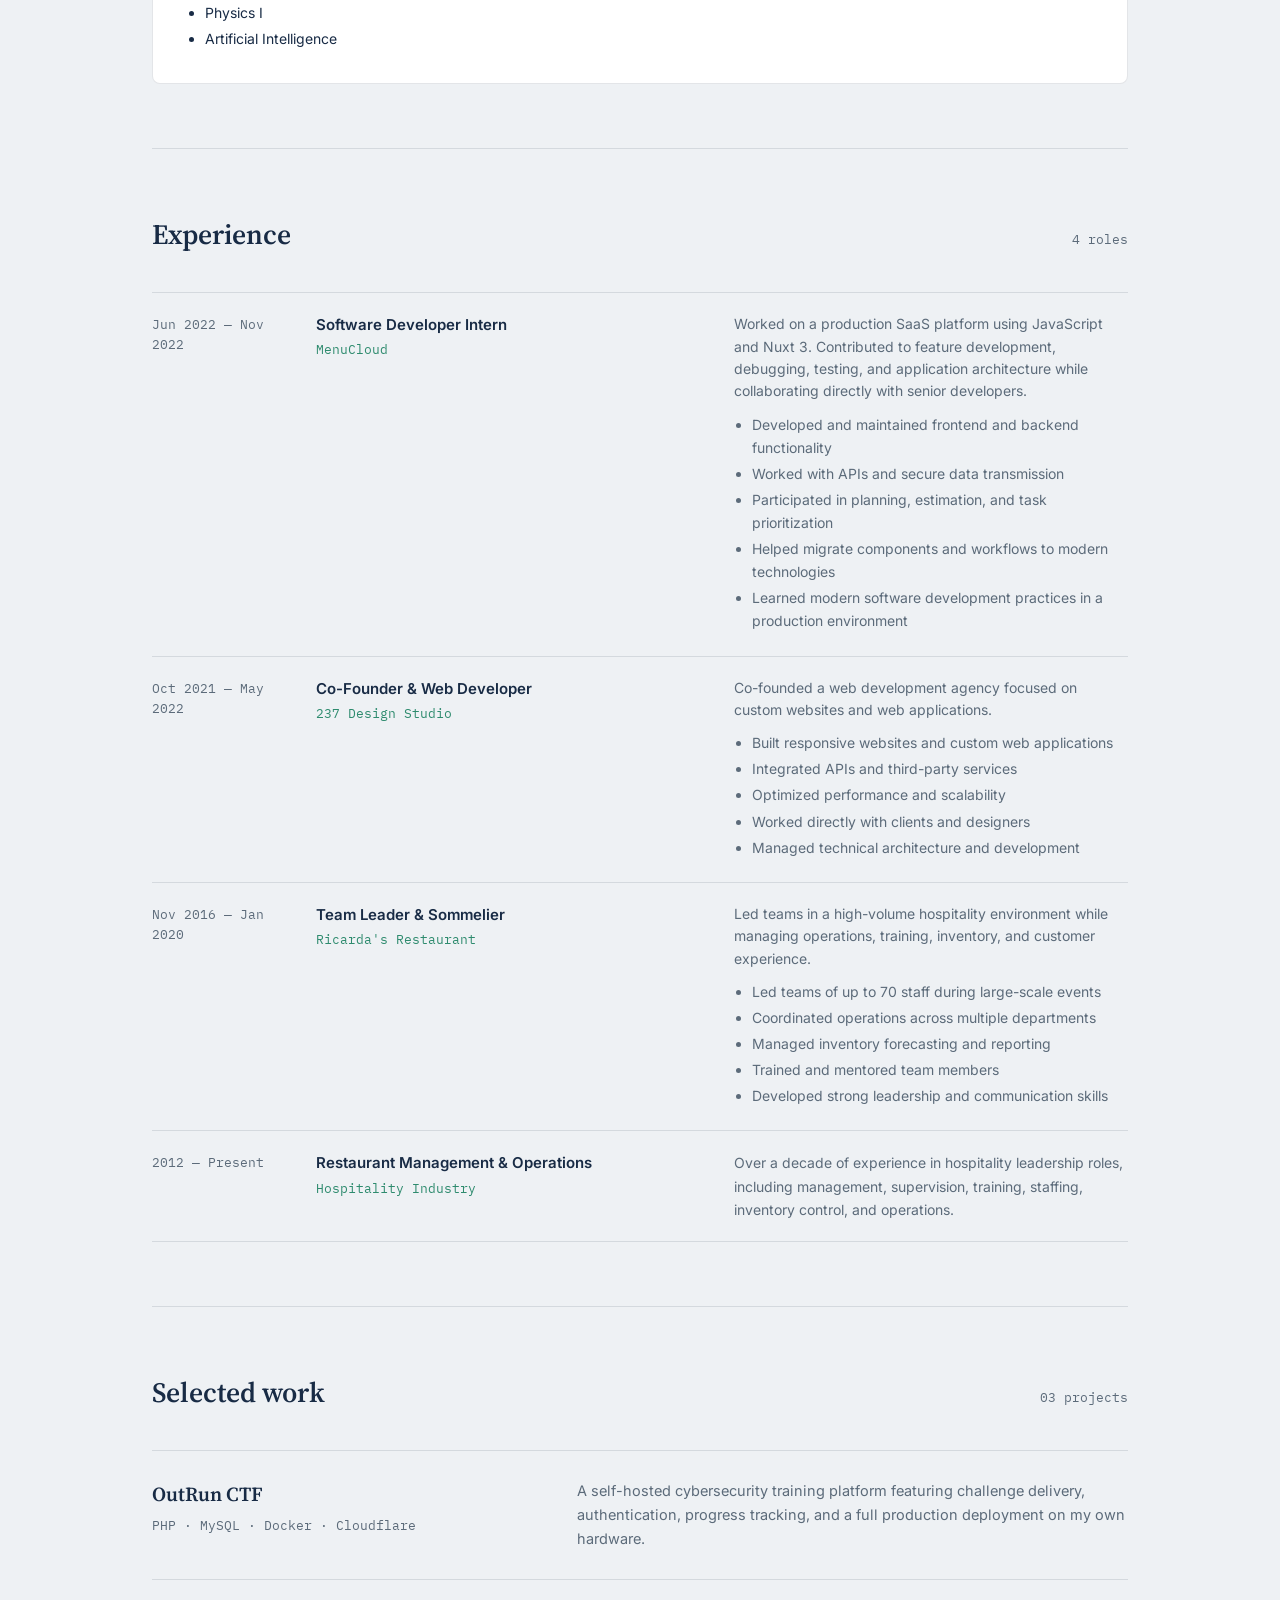
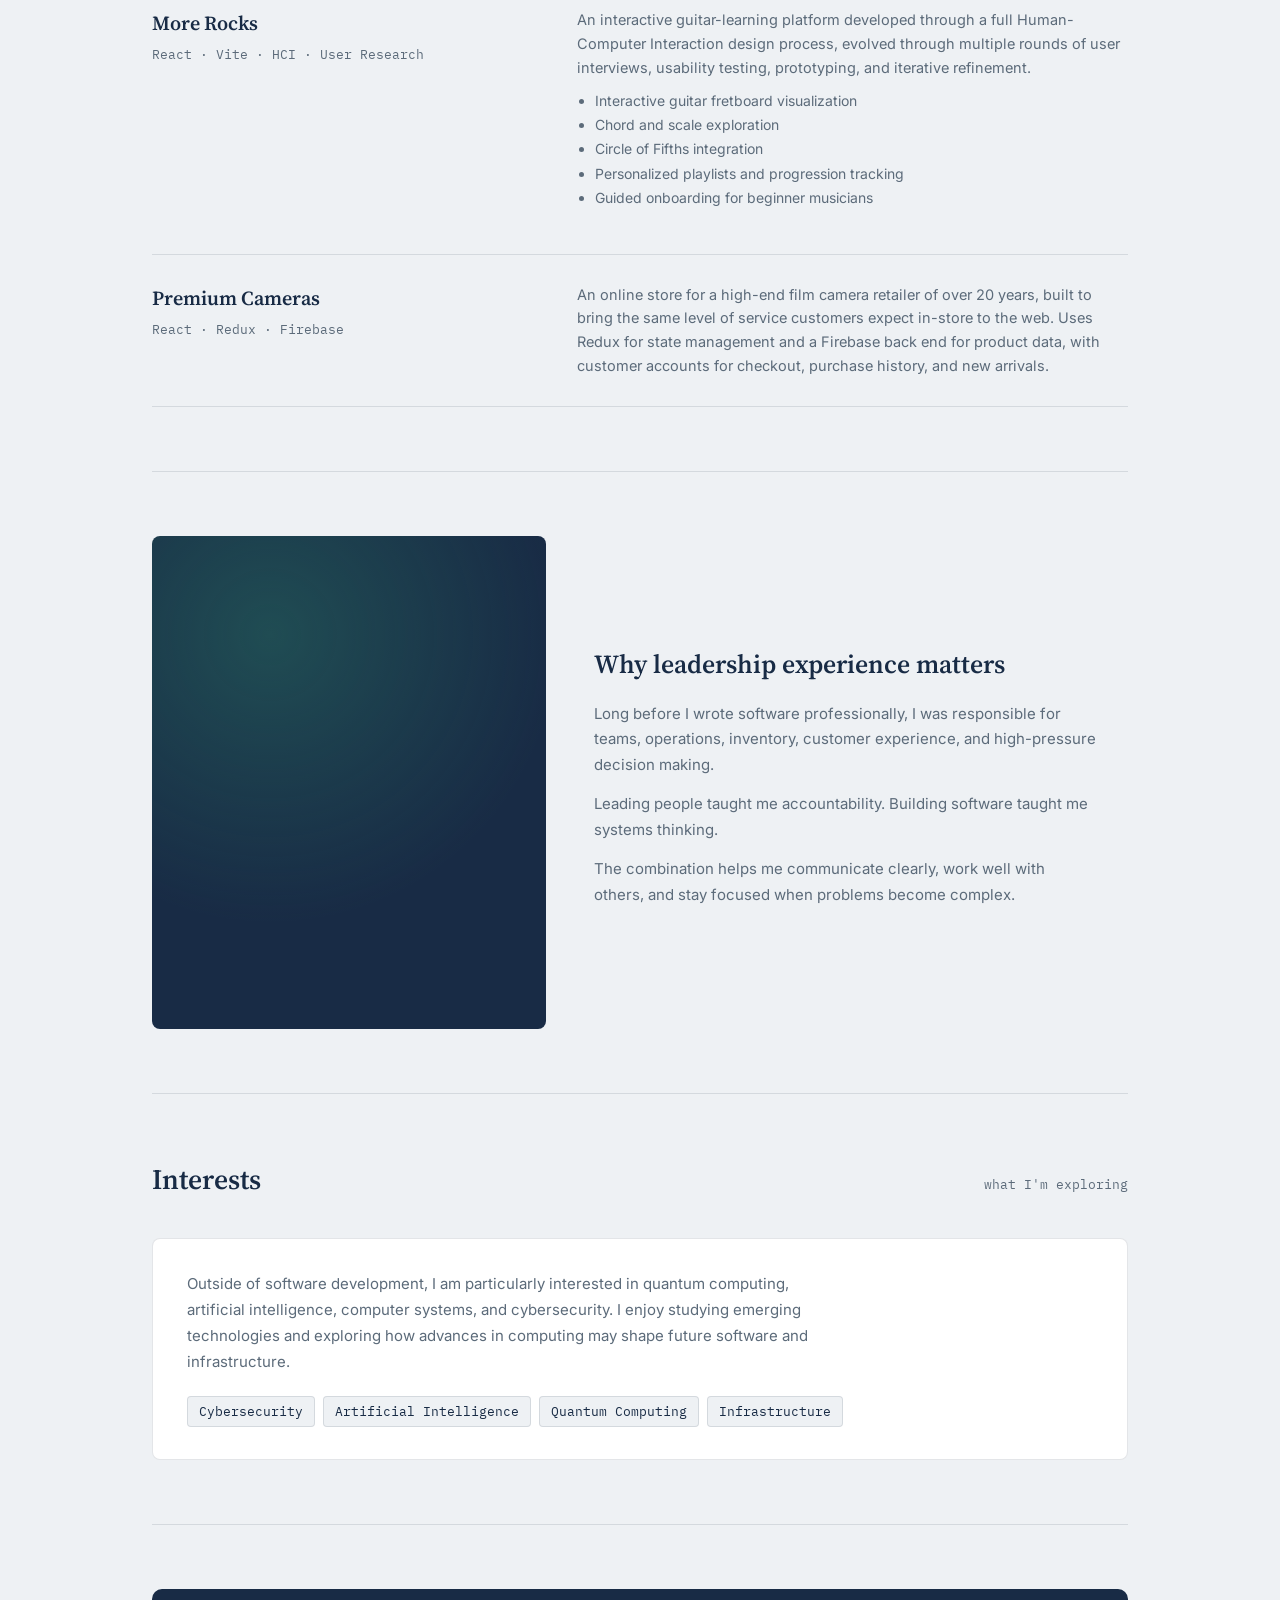
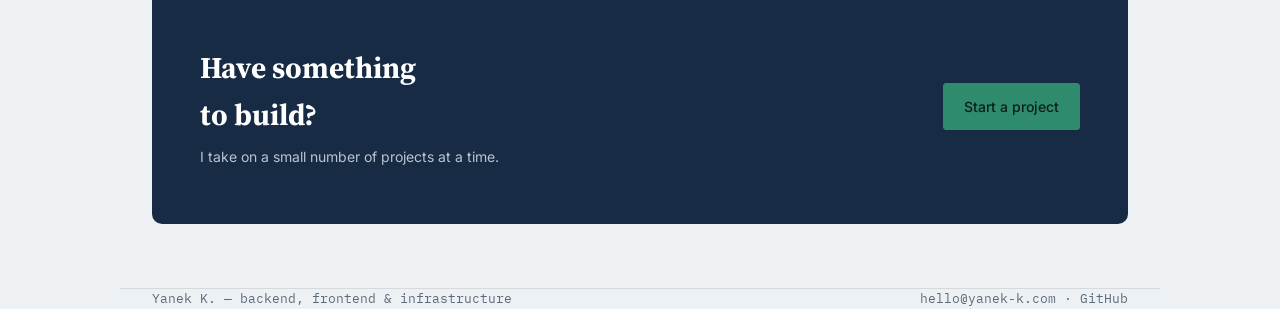
==== commit 8bcf5676: "Site almost complete" ====
--- a/index.html
+++ b/index.html
@@ -3,14 +3,24 @@
 <head>
 <meta charset="UTF-8">
 <meta name="viewport" content="width=device-width, initial-scale=1.0">
-<title>Peter P — Backend &amp; Systems Developer</title>
+<meta name="description" content="Computer Science student and developer focused on backend systems, web applications, infrastructure, and security. Portfolio featuring OutRun CTF, More Rocks, and Premium Cameras.">
+<meta property="og:type" content="website">
+<meta property="og:title" content="Yanek K. — Computer Science Student & Developer">
+<meta property="og:description" content="Computer Science student and developer focused on backend systems, web applications, infrastructure, and security. Portfolio featuring OutRun CTF, More Rocks, and Premium Cameras.">
+<meta property="og:image" content="assets/og-image.png">
+<meta name="twitter:card" content="summary_large_image">
+<link rel="icon" type="image/svg+xml" href="assets/favicon.svg">
+<link rel="icon" type="image/png" sizes="32x32" href="assets/favicon-32.png">
+<link rel="icon" type="image/png" sizes="16x16" href="assets/favicon-16.png">
+<link rel="apple-touch-icon" sizes="180x180" href="assets/apple-touch-icon.png">
+<title>Yanek K. — Computer Science Student & Developer</title>
 <link rel="stylesheet" href="styles.css">
 </head>
 <body>
 
 <header class="site">
   <div class="wrap nav-row">
-    <div class="nav-mark"><span class="dot"></span>Peter P</div>
+    <div class="nav-mark"><span class="dot"></span>Yanek K.</div>
     <nav class="links">
       <a href="#expertise">Expertise</a>
       <a href="#education">Education</a>
@@ -203,11 +213,11 @@
       <a class="selected-row" href="outrun-ctf.html">
         <div>
           <h3>OutRun CTF</h3>
-          <p class="stack-line">PHP · MySQL · Docker · Security</p>
-        </div>
-        <p class="desc">A cybersecurity training platform featuring challenge delivery, authentication, progress tracking, educational content, and a custom administration system.</p>
+          <p class="stack-line">PHP · MySQL · Docker · Cloudflare</p>
+        </div>
+        <p class="desc">A self-hosted cybersecurity training platform featuring challenge delivery, authentication, progress tracking, and a full production deployment on my own hardware.</p>
       </a>
-      <a class="selected-row" href="#">
+      <a class="selected-row" href="more-rocks.html">
         <div>
           <h3>More Rocks</h3>
           <p class="stack-line">React · Vite · HCI · User Research</p>
@@ -223,7 +233,7 @@
           </ul>
         </div>
       </a>
-      <a class="selected-row" href="#">
+      <a class="selected-row" href="premium-cameras.html">
         <div>
           <h3>Premium Cameras</h3>
           <p class="stack-line">React · Redux · Firebase</p>
@@ -270,16 +280,17 @@
         <h2>Have something to build?</h2>
         <p>I take on a small number of projects at a time.</p>
       </div>
-      <a class="btn primary" href="mailto:hello@peterp.dev">Start a project</a>
+      <a class="btn primary">Start a project</a>
     </div>
   </section>
 
 </main>
 
 <footer class="wrap">
-  <span>Peter P — backend, frontend &amp; infrastructure</span>
-  <span><a href="mailto:hello@peterp.dev">hello@peterp.dev</a> · <a href="#">GitHub</a></span>
+  <span>Yanek K. — backend, frontend &amp; infrastructure</span>
+  <span><a href="mailto:hello@yanek-k.com">hello@yanek-k.com</a> · <a href="#">GitHub</a></span>
 </footer>
 
+<!-- Cloudflare Web Analytics --><script type='module' src='https://static.cloudflareinsights.com/beacon.min.js' data-cf-beacon='{"token": "6724e410812840bd92c3ebd8c4f4d8a2"}'></script><!-- End Cloudflare Web Analytics -->
 </body>
 </html>
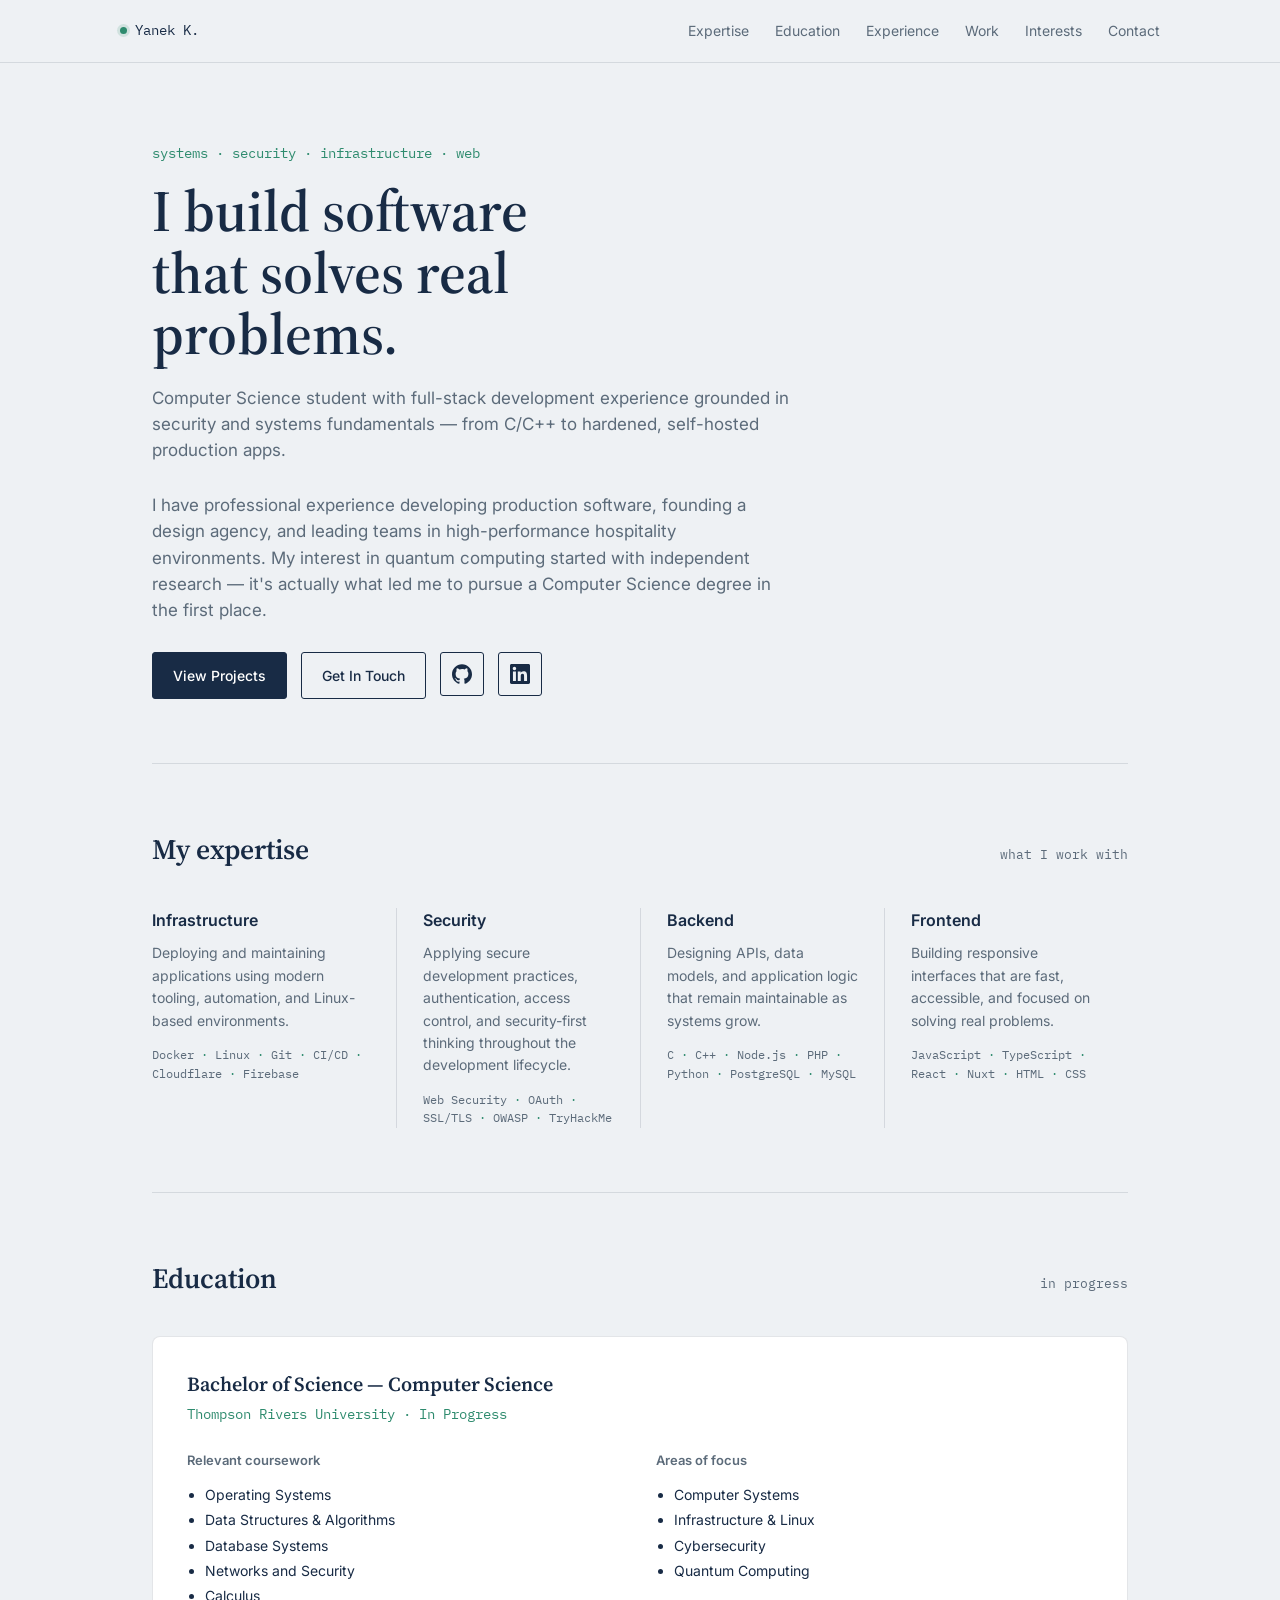
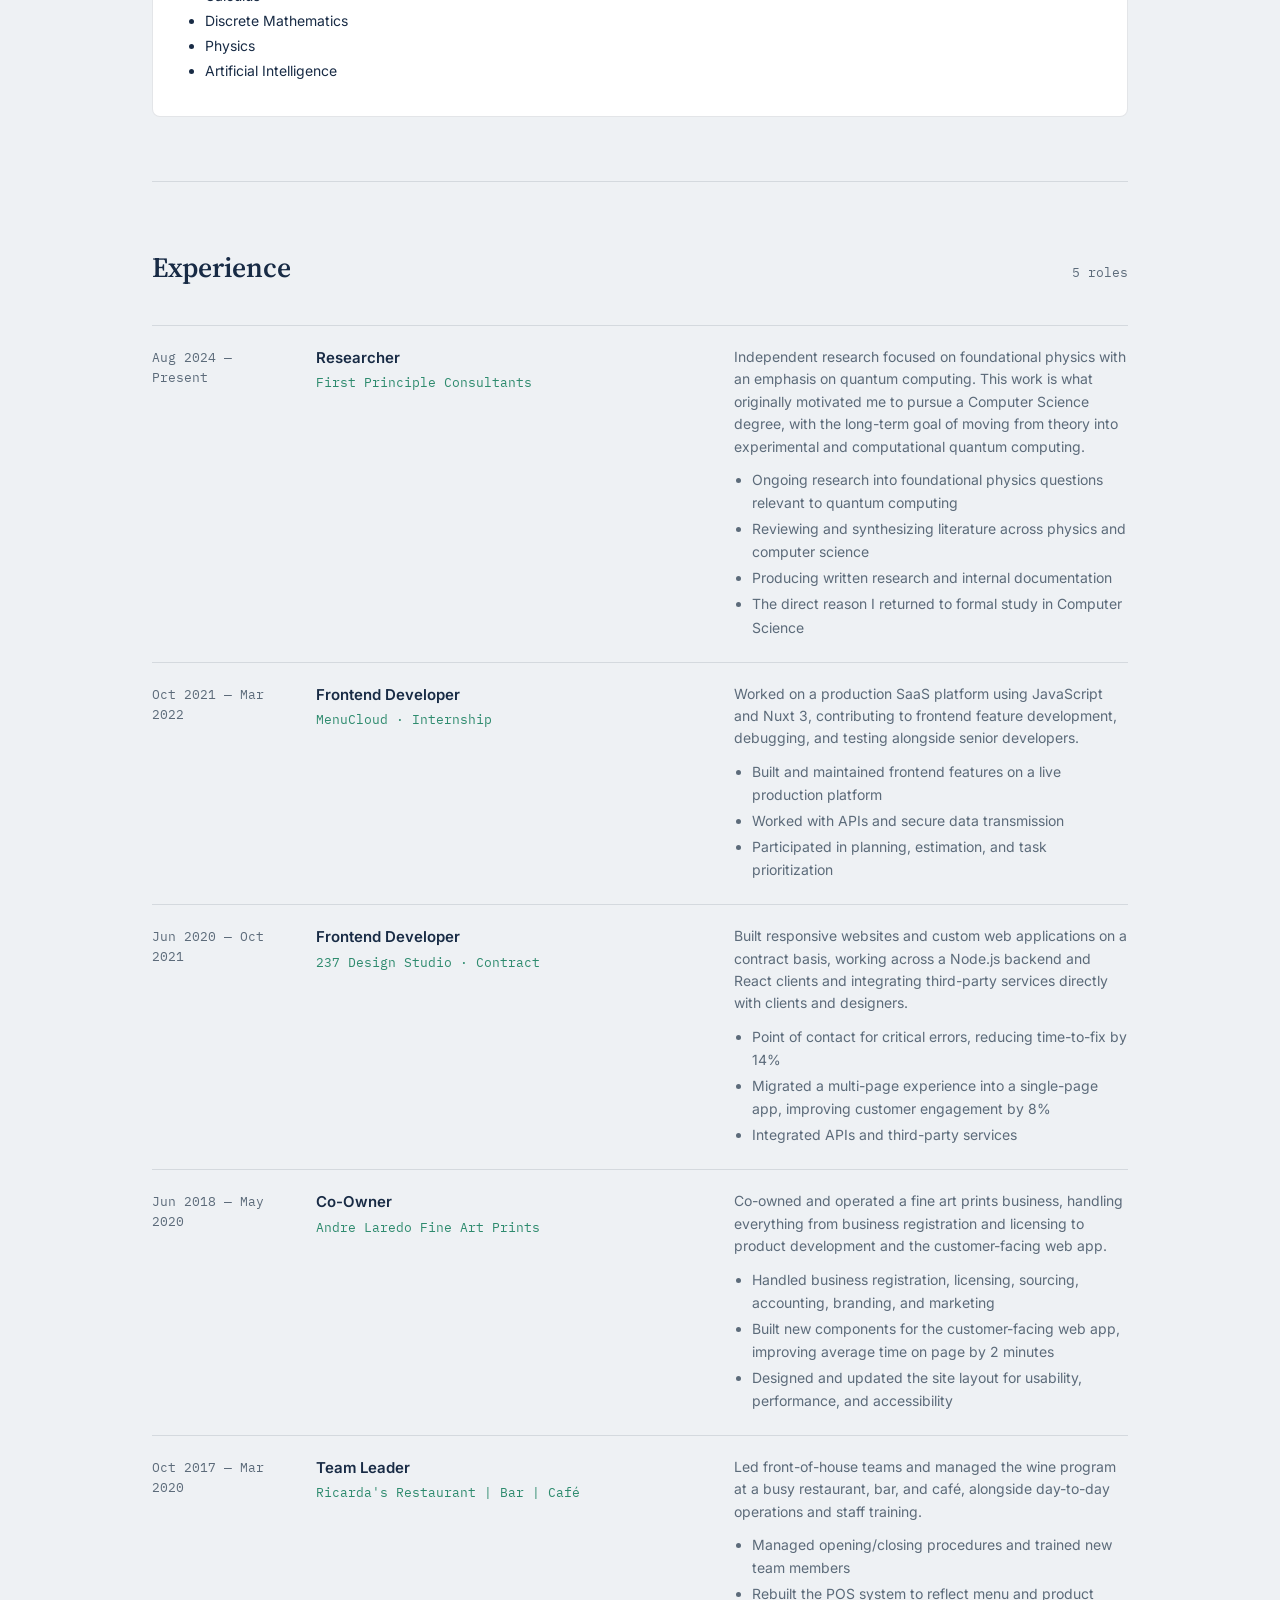
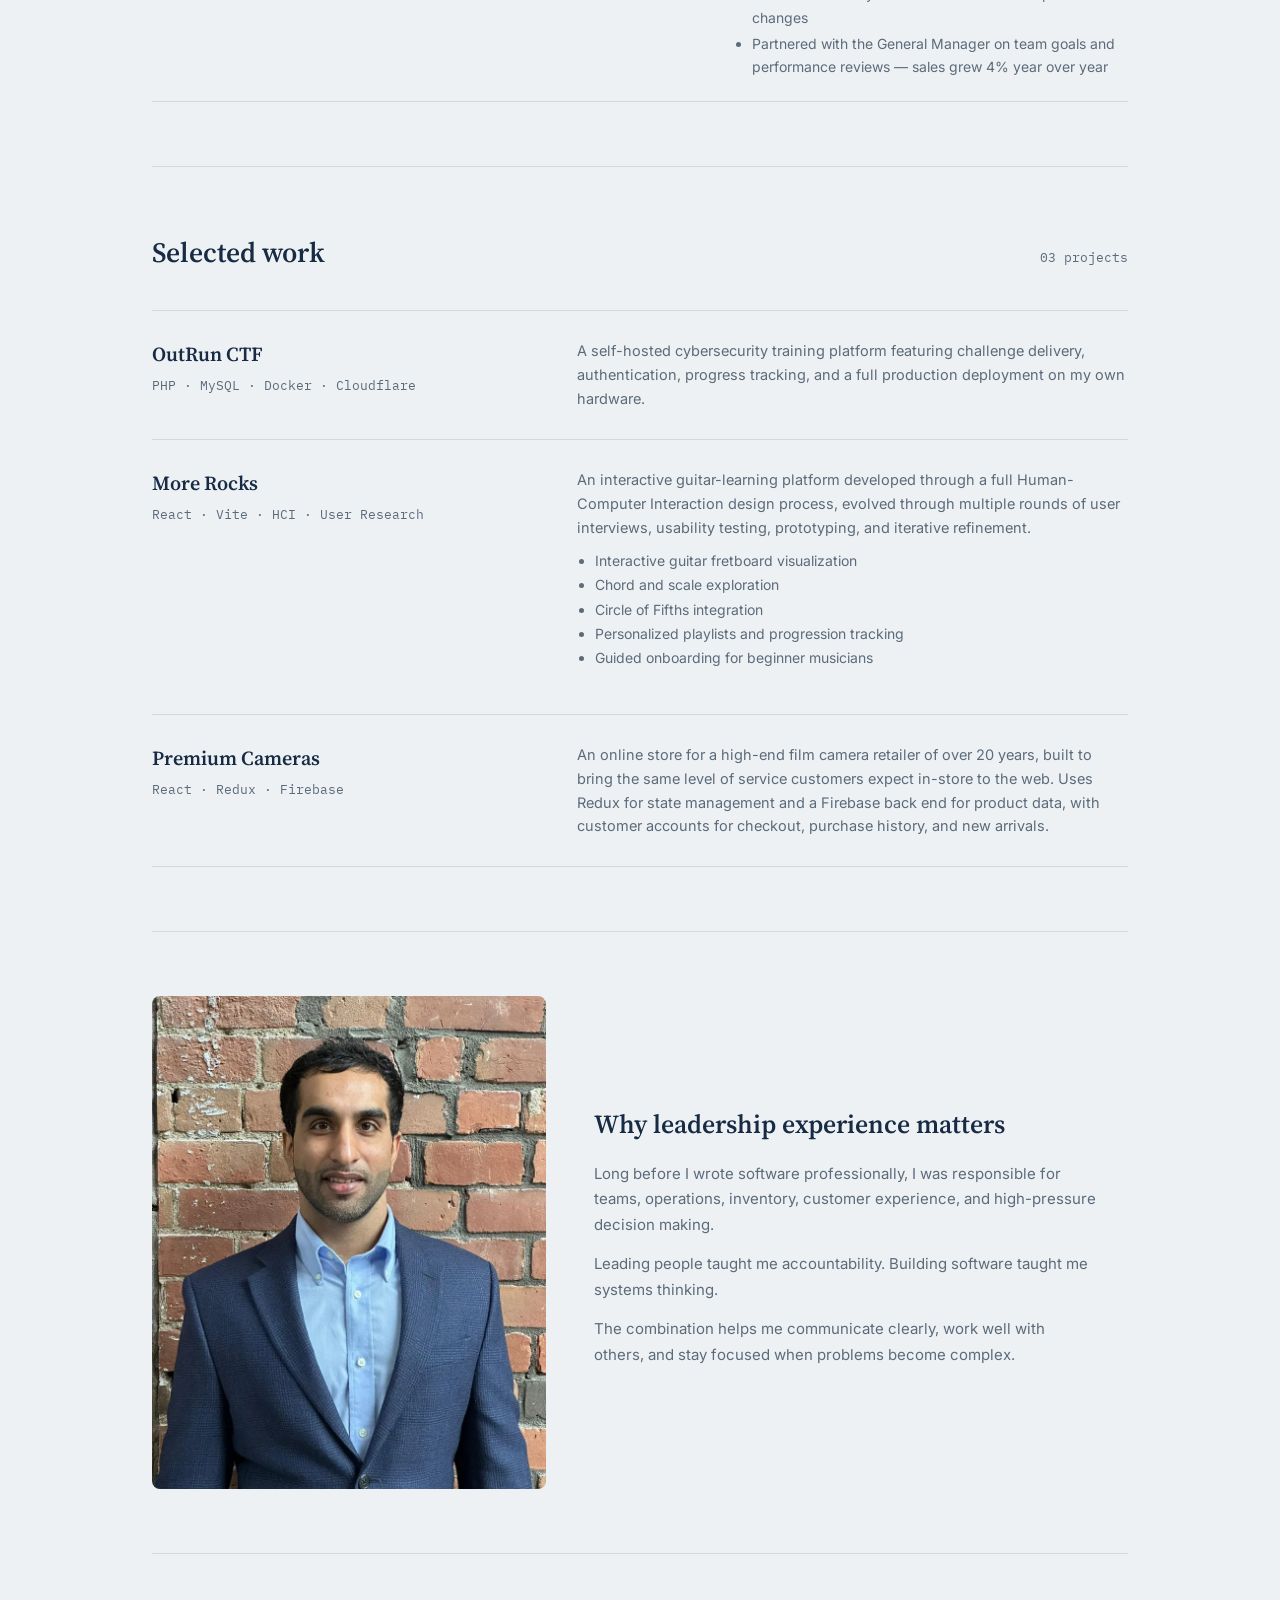
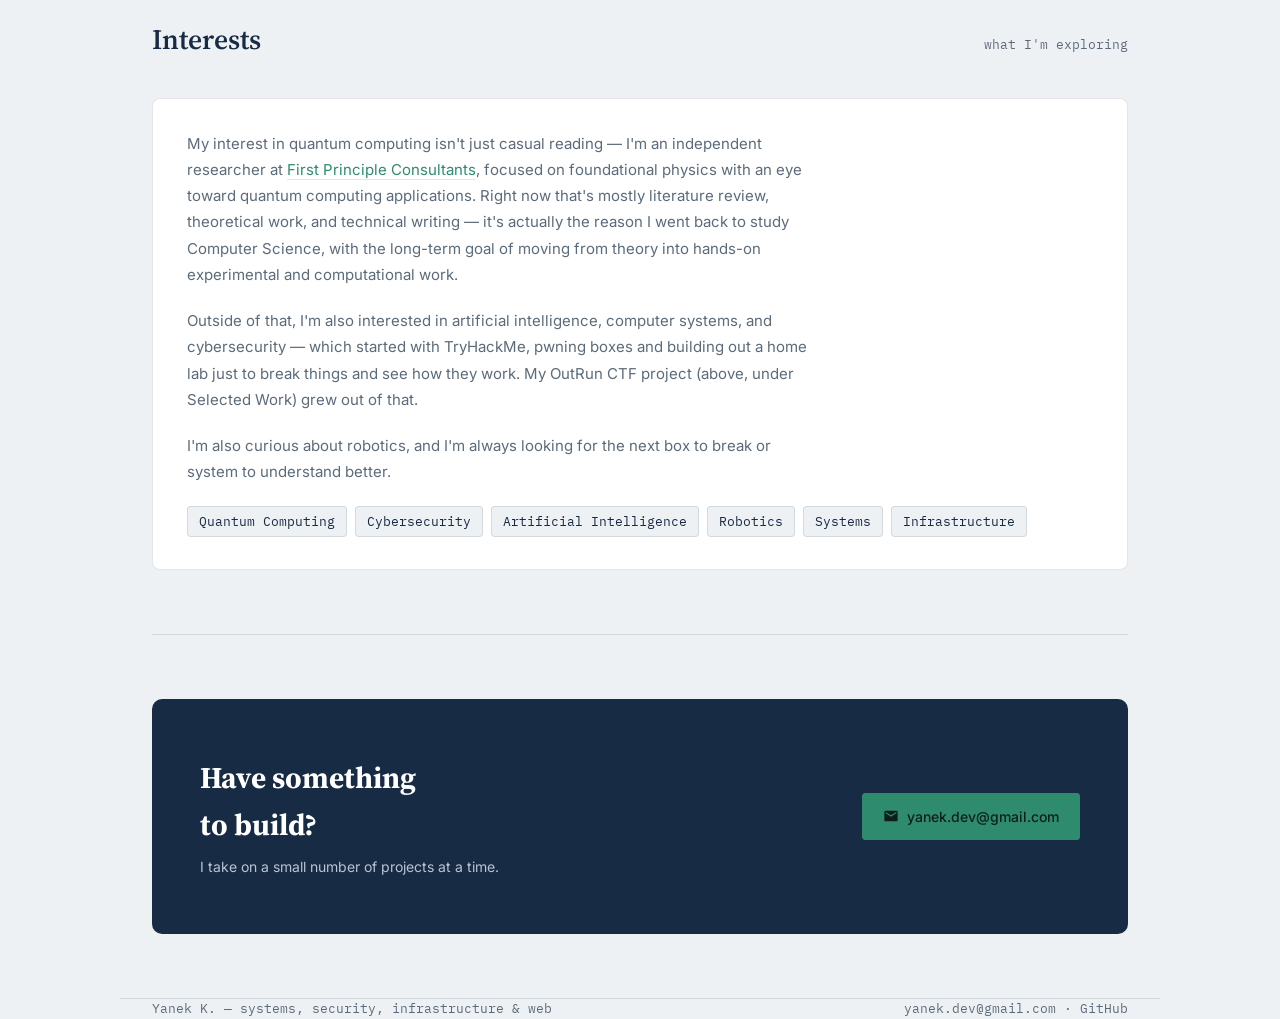
==== commit 8759040c: "Updated email address" ====
--- a/index.html
+++ b/index.html
@@ -3,10 +3,10 @@
 <head>
 <meta charset="UTF-8">
 <meta name="viewport" content="width=device-width, initial-scale=1.0">
-<meta name="description" content="Computer Science student and developer focused on backend systems, web applications, infrastructure, and security. Portfolio featuring OutRun CTF, More Rocks, and Premium Cameras.">
+<meta name="description" content="Computer Science student and developer.">
 <meta property="og:type" content="website">
 <meta property="og:title" content="Yanek K. — Computer Science Student & Developer">
-<meta property="og:description" content="Computer Science student and developer focused on backend systems, web applications, infrastructure, and security. Portfolio featuring OutRun CTF, More Rocks, and Premium Cameras.">
+<meta property="og:description" content="Computer Science student and developer.">
 <meta property="og:image" content="assets/og-image.png">
 <meta name="twitter:card" content="summary_large_image">
 <link rel="icon" type="image/svg+xml" href="assets/favicon.svg">
@@ -36,14 +36,27 @@
 
   <!-- HERO -->
   <section class="hero" style="border-top:none;">
-    <p class="role">backend · frontend · infrastructure · security</p>
+    <p class="role">systems · security · infrastructure · web</p>
     <h1>I build software that solves real problems.</h1>
-    <p class="lede">Computer Science student and software developer focused on backend systems, web applications, infrastructure, and security.</p>
-    <p class="lede">I have professional experience developing production software, founding a web development business, and leading teams in high-performance hospitality environments. Today I am focused on building reliable software, expanding my systems knowledge, and exploring emerging fields such as artificial intelligence and quantum computing.</p>
-    <div class="actions">
-      <a class="btn primary" href="#work">View Projects</a>
-      <a class="btn ghost" href="#contact">Get In Touch</a>
-    </div>
+    <p class="lede">Computer Science student with full-stack development experience grounded in security and systems fundamentals — from C/C++ to hardened, self-hosted production
+    apps.</p>
+    <p class="lede">I have professional experience developing production software, founding a design agency, and leading teams in high-performance hospitality environments. My interest in quantum computing started with independent research — it's actually what led me to pursue a Computer Science degree in the first place.</p>
+        <div class="actions">
+          <a class="btn primary" href="#work">View Projects</a>
+          <a class="btn ghost" href="#contact">Get In Touch</a>
+          <a class="icon-btn" href="https://github.com/Yanek-K" target="_blank" aria-label="GitHub">
+            <svg viewBox="0 0 24 24">
+              <path
+                d="M12 .297c-6.63 0-12 5.373-12 12 0 5.303 3.438 9.8 8.205 11.385.6.113.82-.258.82-.577 0-.285-.01-1.04-.015-2.04-3.338.724-4.042-1.61-4.042-1.61-.546-1.385-1.333-1.754-1.333-1.754-1.089-.744.083-.729.083-.729 1.205.084 1.839 1.237 1.839 1.237 1.07 1.834 2.807 1.304 3.492.997.108-.775.418-1.305.762-1.605-2.665-.303-5.466-1.332-5.466-5.93 0-1.31.469-2.381 1.236-3.221-.124-.303-.535-1.524.117-3.176 0 0 1.008-.322 3.301 1.23a11.5 11.5 0 0 1 3.003-.404c1.02.005 2.047.138 3.003.404 2.291-1.552 3.297-1.23 3.297-1.23.653 1.653.242 2.874.118 3.176.77.84 1.235 1.911 1.235 3.221 0 4.61-2.807 5.624-5.479 5.92.43.372.814 1.102.814 2.222 0 1.606-.014 2.898-.014 3.293 0 .322.216.694.825.576C20.565 22.092 24 17.592 24 12.297c0-6.627-5.373-12-12-12" />
+            </svg>
+          </a>
+          <a class="icon-btn" href="https://www.linkedin.com/in/yanek-k/" target="_blank" aria-label="LinkedIn">
+            <svg viewBox="0 0 24 24">
+              <path
+                d="M20.447 20.452h-3.554v-5.569c0-1.328-.027-3.037-1.852-3.037-1.853 0-2.136 1.446-2.136 2.939v5.667H9.351V9h3.414v1.561h.046c.477-.9 1.637-1.85 3.37-1.85 3.601 0 4.267 2.37 4.267 5.455v6.286zM5.337 7.433c-1.144 0-2.063-.926-2.063-2.065 0-1.138.92-2.063 2.063-2.063 1.14 0 2.064.925 2.064 2.063 0 1.139-.925 2.065-2.064 2.065zm1.782 13.019H3.555V9h3.564v11.452zM22.225 0H1.771C.792 0 0 .774 0 1.729v20.542C0 23.227.792 24 1.771 24h20.451C23.2 24 24 23.227 24 22.271V1.729C24 .774 23.2 0 22.222 0h.003z" />
+            </svg>
+          </a>
+        </div>
   </section>
 
   <!-- EXPERTISE -->
@@ -53,10 +66,36 @@
       <span class="tag">what I work with</span>
     </div>
     <div class="expertise-grid">
+      <div class="expertise-cell">
+        <h3>Infrastructure</h3>
+        <p>Deploying and maintaining applications using modern tooling, automation, and Linux-based environments.</p>
+        <div class="tags">
+          <span class="tag-pill">Docker</span>
+          <span class="tag-pill">Linux</span>
+          <span class="tag-pill">Git</span>
+          <span class="tag-pill">CI/CD</span>
+          <span class="tag-pill">Cloudflare</span>
+          <span class="tag-pill">Firebase</span>
+        </div>
+      </div>
+      <div class="expertise-cell">
+        <h3>Security</h3>
+        <p>Applying secure development practices, authentication, access control, and security-first thinking throughout
+          the development lifecycle.</p>
+        <div class="tags">
+          <span class="tag-pill">Web Security</span>
+          <span class="tag-pill">OAuth</span>
+          <span class="tag-pill">SSL/TLS</span>
+          <span class="tag-pill">OWASP</span>
+          <span class="tag-pill">TryHackMe</span>
+        </div>
+      </div>
       <div class="expertise-cell">
         <h3>Backend</h3>
         <p>Designing APIs, data models, and application logic that remain maintainable as systems grow.</p>
         <div class="tags">
+          <span class="tag-pill">C</span>
+          <span class="tag-pill">C++</span>
           <span class="tag-pill">Node.js</span>
           <span class="tag-pill">PHP</span>
           <span class="tag-pill">Python</span>
@@ -76,26 +115,6 @@
           <span class="tag-pill">CSS</span>
         </div>
       </div>
-      <div class="expertise-cell">
-        <h3>Infrastructure</h3>
-        <p>Deploying and maintaining applications using modern tooling, automation, and Linux-based environments.</p>
-        <div class="tags">
-          <span class="tag-pill">Docker</span>
-          <span class="tag-pill">Linux</span>
-          <span class="tag-pill">Git</span>
-          <span class="tag-pill">CI/CD</span>
-        </div>
-      </div>
-      <div class="expertise-cell">
-        <h3>Security</h3>
-        <p>Applying secure development practices, authentication, access control, and security-first thinking throughout the development lifecycle.</p>
-        <div class="tags">
-          <span class="tag-pill">Web Security</span>
-          <span class="tag-pill">Authentication</span>
-          <span class="tag-pill">OWASP</span>
-          <span class="tag-pill">CTF Development</span>
-        </div>
-      </div>
     </div>
   </section>
 
@@ -113,18 +132,19 @@
           <h4>Relevant coursework</h4>
           <ul>
             <li>Operating Systems</li>
-            <li>Web Programming</li>
             <li>Data Structures &amp; Algorithms</li>
             <li>Database Systems</li>
+            <li>Networks and Security</li>
             <li>Calculus</li>
-            <li>Physics I</li>
+            <li>Discrete Mathematics</li>
+            <li>Physics</li>
             <li>Artificial Intelligence</li>
           </ul>
         </div>
         <div>
           <h4>Areas of focus</h4>
           <ul>
-            <li>Backend Development</li>
+            <li>Computer Systems</li>
             <li>Infrastructure &amp; Linux</li>
             <li>Cybersecurity</li>
             <li>Quantum Computing</li>
@@ -138,67 +158,92 @@
   <section id="experience">
     <div class="section-head">
       <h2>Experience</h2>
-      <span class="tag">4 roles</span>
+      <span class="tag">5 roles</span>
     </div>
     <div class="work-table">
       <div class="work-row">
-        <div class="period">Jun 2022 — Nov 2022</div>
-        <div>
-          <p class="role">Software Developer Intern</p>
-          <p class="org">MenuCloud</p>
-        </div>
-        <div>
-          <p class="desc">Worked on a production SaaS platform using JavaScript and Nuxt 3. Contributed to feature development, debugging, testing, and application architecture while collaborating directly with senior developers.</p>
-          <ul class="bullets">
-            <li>Developed and maintained frontend and backend functionality</li>
+        <div class="period">Aug 2024 — Present</div>
+        <div>
+          <p class="role">Researcher</p>
+          <p class="org">First Principle Consultants</p>
+        </div>
+        <div>
+          <p class="desc">Independent research focused on foundational physics with an emphasis on quantum computing. This work is what originally motivated me to pursue a
+            Computer Science degree, with the long-term goal of moving from theory into experimental and computational
+            quantum computing.</p>
+          <ul class="bullets">
+            <li>Ongoing research into foundational physics questions relevant to quantum computing</li>
+            <li>Reviewing and synthesizing literature across physics and computer science</li>
+            <li>Producing written research and internal documentation</li>
+            <li>The direct reason I returned to formal study in Computer Science</li>
+          </ul>
+        </div>
+      </div>
+      <div class="work-row">
+        <div class="period">Oct 2021 — Mar 2022</div>
+        <div>
+          <p class="role">Frontend Developer</p>
+          <p class="org">MenuCloud · Internship</p>
+        </div>
+        <div>
+          <p class="desc">Worked on a production SaaS platform using JavaScript and Nuxt 3, contributing to frontend
+            feature development, debugging, and testing alongside senior developers.</p>
+          <ul class="bullets">
+            <li>Built and maintained frontend features on a live production platform</li>
             <li>Worked with APIs and secure data transmission</li>
             <li>Participated in planning, estimation, and task prioritization</li>
-            <li>Helped migrate components and workflows to modern technologies</li>
-            <li>Learned modern software development practices in a production environment</li>
-          </ul>
-        </div>
-      </div>
-      <div class="work-row">
-        <div class="period">Oct 2021 — May 2022</div>
-        <div>
-          <p class="role">Co-Founder &amp; Web Developer</p>
-          <p class="org">237 Design Studio</p>
-        </div>
-        <div>
-          <p class="desc">Co-founded a web development agency focused on custom websites and web applications.</p>
-          <ul class="bullets">
-            <li>Built responsive websites and custom web applications</li>
+          </ul>
+        </div>
+      </div>
+      <div class="work-row">
+        <div class="period">Jun 2020 — Oct 2021</div>
+        <div>
+          <p class="role">Frontend Developer</p>
+          <p class="org">237 Design Studio · Contract</p>
+        </div>
+        <div>
+          <p class="desc">Built responsive websites and custom web applications on a contract basis, working across a
+            Node.js backend and React clients and integrating third-party services directly with clients and designers.
+          </p>
+          <ul class="bullets">
+            <li>Point of contact for critical errors, reducing time-to-fix by 14%</li>
+            <li>Migrated a multi-page experience into a single-page app, improving customer engagement by 8%</li>
             <li>Integrated APIs and third-party services</li>
-            <li>Optimized performance and scalability</li>
-            <li>Worked directly with clients and designers</li>
-            <li>Managed technical architecture and development</li>
-          </ul>
-        </div>
-      </div>
-      <div class="work-row">
-        <div class="period">Nov 2016 — Jan 2020</div>
-        <div>
-          <p class="role">Team Leader &amp; Sommelier</p>
-          <p class="org">Ricarda's Restaurant</p>
-        </div>
-        <div>
-          <p class="desc">Led teams in a high-volume hospitality environment while managing operations, training, inventory, and customer experience.</p>
-          <ul class="bullets">
-            <li>Led teams of up to 70 staff during large-scale events</li>
-            <li>Coordinated operations across multiple departments</li>
-            <li>Managed inventory forecasting and reporting</li>
-            <li>Trained and mentored team members</li>
-            <li>Developed strong leadership and communication skills</li>
-          </ul>
-        </div>
-      </div>
-      <div class="work-row">
-        <div class="period">2012 — Present</div>
-        <div>
-          <p class="role">Restaurant Management &amp; Operations</p>
-          <p class="org">Hospitality Industry</p>
-        </div>
-        <p class="closing">Over a decade of experience in hospitality leadership roles, including management, supervision, training, staffing, inventory control, and operations.</p>
+          </ul>
+        </div>
+      </div>
+      <div class="work-row">
+        <div class="period">Jun 2018 — May 2020</div>
+        <div>
+          <p class="role">Co-Owner</p>
+          <p class="org">Andre Laredo Fine Art Prints</p>
+        </div>
+        <div>
+          <p class="desc">Co-owned and operated a fine art prints business, handling everything from business registration
+            and licensing to product development and the customer-facing web app.</p>
+          <ul class="bullets">
+            <li>Handled business registration, licensing, sourcing, accounting, branding, and marketing</li>
+            <li>Built new components for the customer-facing web app, improving average time on page by 2 minutes</li>
+            <li>Designed and updated the site layout for usability, performance, and accessibility</li>
+          </ul>
+        </div>
+      </div>
+      <div class="work-row">
+        <div class="period">Oct 2017 — Mar 2020</div>
+        <div>
+          <p class="role">Team Leader</p>
+          <p class="org">Ricarda's Restaurant | Bar | Café</p>
+        </div>
+        <div>
+          <p class="desc">Led front-of-house teams and managed the wine program at a busy restaurant, bar, and café,
+            alongside day-to-day operations and staff training.</p>
+          <ul class="bullets">
+            <li>Managed opening/closing procedures and trained new team members</li>
+            <li>Rebuilt the POS system to reflect menu and product changes</li>
+            <li>Partnered with the General Manager on team goals and performance reviews — sales grew 4% year over year
+            </li>
+          </ul>
+        </div>
       </div>
     </div>
   </section>
@@ -246,7 +291,7 @@
   <!-- MY STORY -->
   <section id="story">
     <div class="story">
-      <div class="photo"></div>
+      <img class="photo" src="story-photo.webp" alt="Yanek K." style="width:100%; object-fit:cover; display:block;">
       <div>
         <h2>Why leadership experience matters</h2>
         <p>Long before I wrote software professionally, I was responsible for teams, operations, inventory, customer experience, and high-pressure decision making.</p>
@@ -263,11 +308,17 @@
       <span class="tag">what I'm exploring</span>
     </div>
     <div class="interests-card">
-      <p>Outside of software development, I am particularly interested in quantum computing, artificial intelligence, computer systems, and cybersecurity. I enjoy studying emerging technologies and exploring how advances in computing may shape future software and infrastructure.</p>
+      <p>My interest in quantum computing isn't just casual reading — I'm an independent researcher at <a href="https://www.firstprincipleconsultants.com" target="_blank" style="color:var(--green); text-decoration:none; border-bottom:1px solid var(--line);">First Principle Consultants</a>, focused on foundational physics with an eye toward quantum computing applications. Right now that's mostly literature review, theoretical work, and technical writing — it's actually the reason I went back to study Computer Science, with the long-term goal of moving from theory into hands-on experimental and computational work.</p>
+      <p>Outside of that, I'm also interested in artificial intelligence, computer systems, and cybersecurity — which started with TryHackMe, pwning boxes and building out a home lab just to break things and see how they work.
+      My OutRun CTF project (above, under Selected Work) grew out of that.</p>
+      <p>I'm also curious about robotics, and I'm always
+      looking for the next box to break or system to understand better.</p>
       <div class="interest-tags">
+        <span class="tag-pill">Quantum Computing</span>
         <span class="tag-pill">Cybersecurity</span>
         <span class="tag-pill">Artificial Intelligence</span>
-        <span class="tag-pill">Quantum Computing</span>
+        <span class="tag-pill">Robotics</span>
+        <span class="tag-pill">Systems</span>
         <span class="tag-pill">Infrastructure</span>
       </div>
     </div>
@@ -280,17 +331,24 @@
         <h2>Have something to build?</h2>
         <p>I take on a small number of projects at a time.</p>
       </div>
-      <a class="btn primary">Start a project</a>
+      <a class="btn primary copy-email" data-email="yanek.dev@gmail.com"
+        style="cursor:pointer; display:inline-flex; align-items:center; gap:8px;">
+        <svg viewBox="0 0 24 24" width="16" height="16" fill="currentColor">
+          <path
+            d="M20 4H4c-1.1 0-2 .9-2 2v12c0 1.1.9 2 2 2h16c1.1 0 2-.9 2-2V6c0-1.1-.9-2-2-2zm0 4-8 5-8-5V6l8 5 8-5v2z" />
+        </svg>
+        yanek.dev@gmail.com
+      </a>
     </div>
   </section>
 
 </main>
-
 <footer class="wrap">
-  <span>Yanek K. — backend, frontend &amp; infrastructure</span>
-  <span><a href="mailto:hello@yanek-k.com">hello@yanek-k.com</a> · <a href="#">GitHub</a></span>
+  <span>Yanek K. — systems, security, infrastructure &amp; web</span>
+  <span><span class="copy-email" data-email="yanek.dev@gmail.com">yanek.dev@gmail.com</span> · <a href="https://github.com/Yanek-K" target="_blank">GitHub</a></span>
 </footer>
 
 <!-- Cloudflare Web Analytics --><script type='module' src='https://static.cloudflareinsights.com/beacon.min.js' data-cf-beacon='{"token": "6724e410812840bd92c3ebd8c4f4d8a2"}'></script><!-- End Cloudflare Web Analytics -->
+<script src="script.js"></script>
 </body>
 </html>
--- a/styles.css
+++ b/styles.css
@@ -73,7 +73,7 @@
     color:var(--slate);
     padding:0;
   }
-  .expertise-cell .tag-pill::after{ content:" · "; color:var(--line); }
+  .expertise-cell .tag-pill::after{ content:" · "; color:var(--green); }
   .expertise-cell .tag-pill:last-child::after{ content:""; }
 
   /* WHERE I HAVE WORKED - table-like list, dense like original */
@@ -372,3 +372,35 @@
   .feature-block, .feature-block.reverse{ grid-template-columns:1fr; }
   .feature-block.reverse .feature-media, .feature-block.reverse .feature-text{ order:initial; }
 }
+
+.copy-email {
+  transition: color .15s ease;
+}
+
+.copy-email:hover {
+  color: var(--green);
+}
+
+.icon-btn {
+  display: inline-flex;
+  align-items: center;
+  justify-content: center;
+  width: 44px;
+  height: 44px;
+  border: 1px solid var(--navy);
+  border-radius: 3px;
+  color: var(--navy);
+  transition: background .15s ease, color .15s ease;
+}
+
+.icon-btn:hover {
+  background: var(--navy);
+  color: #fff;
+}
+
+.icon-btn svg {
+  width: 20px;
+  height: 20px;
+  fill: currentColor;
+  display: block;
+}
